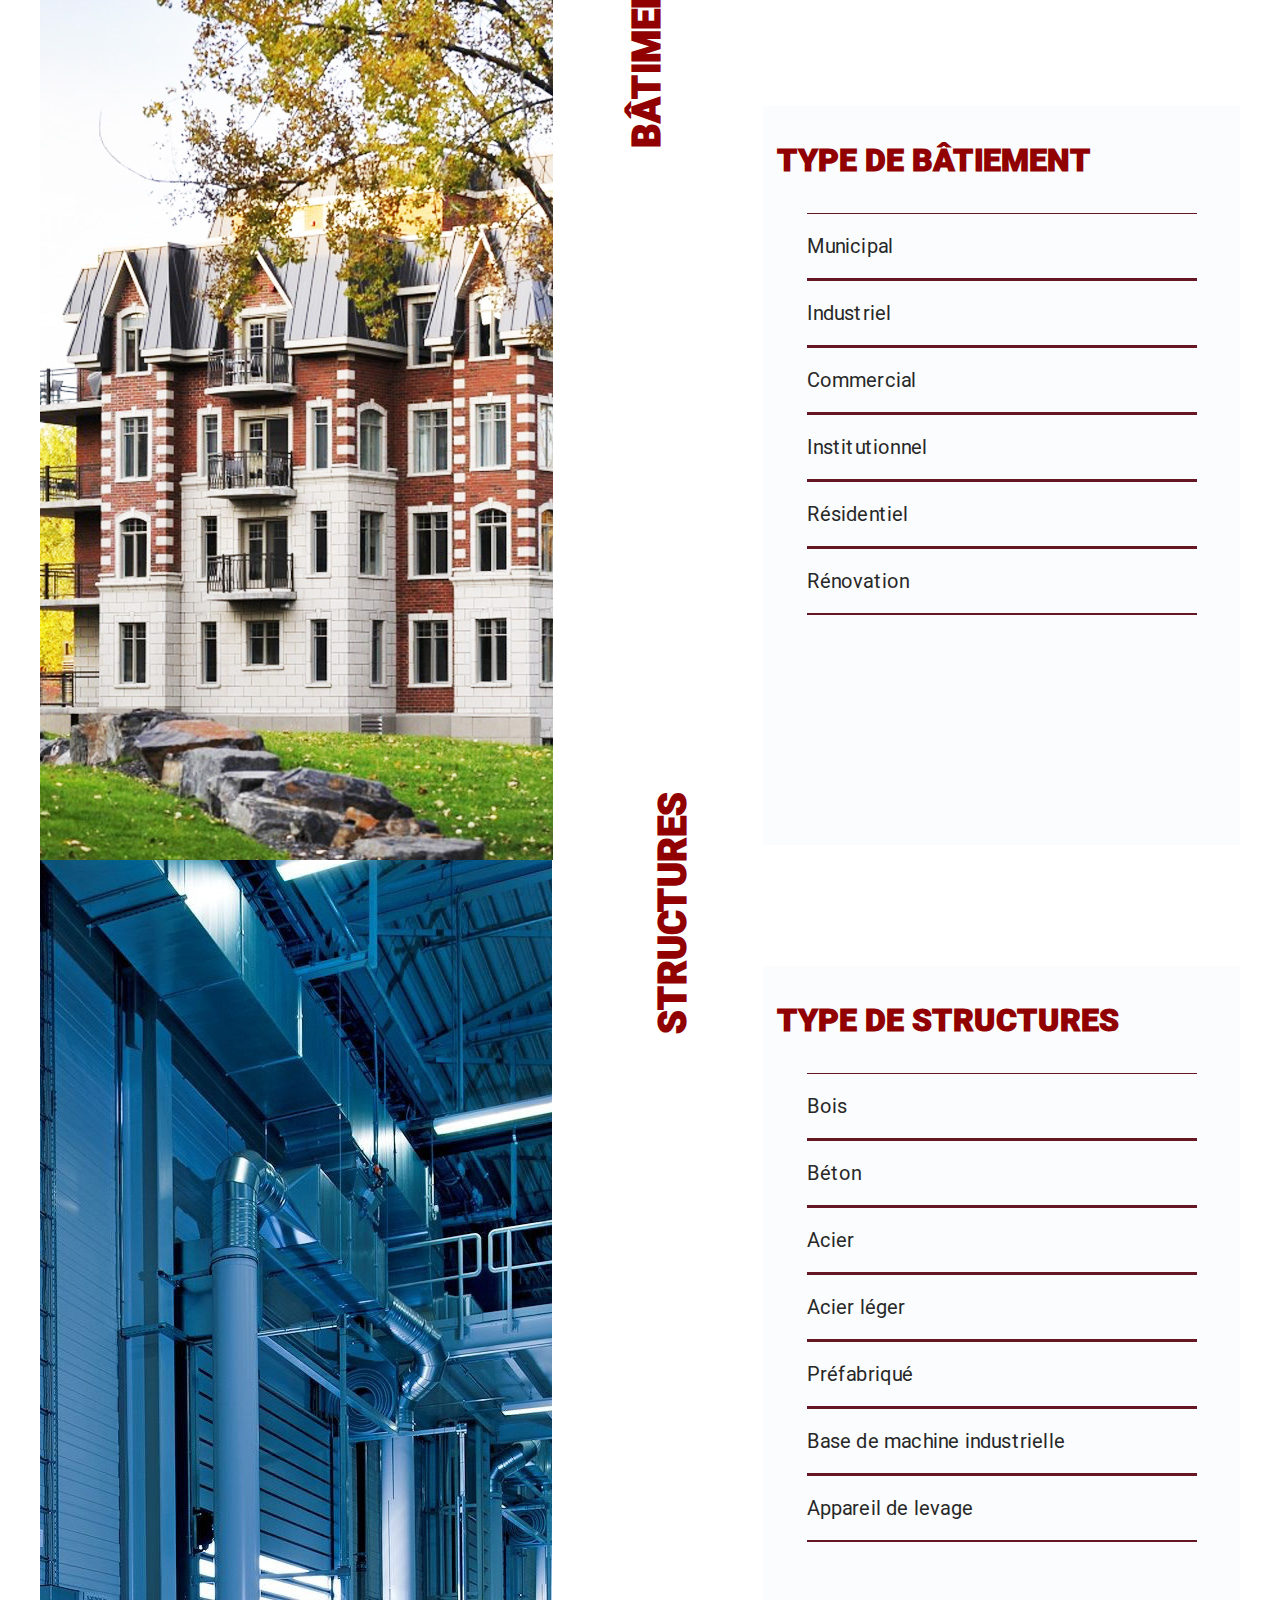
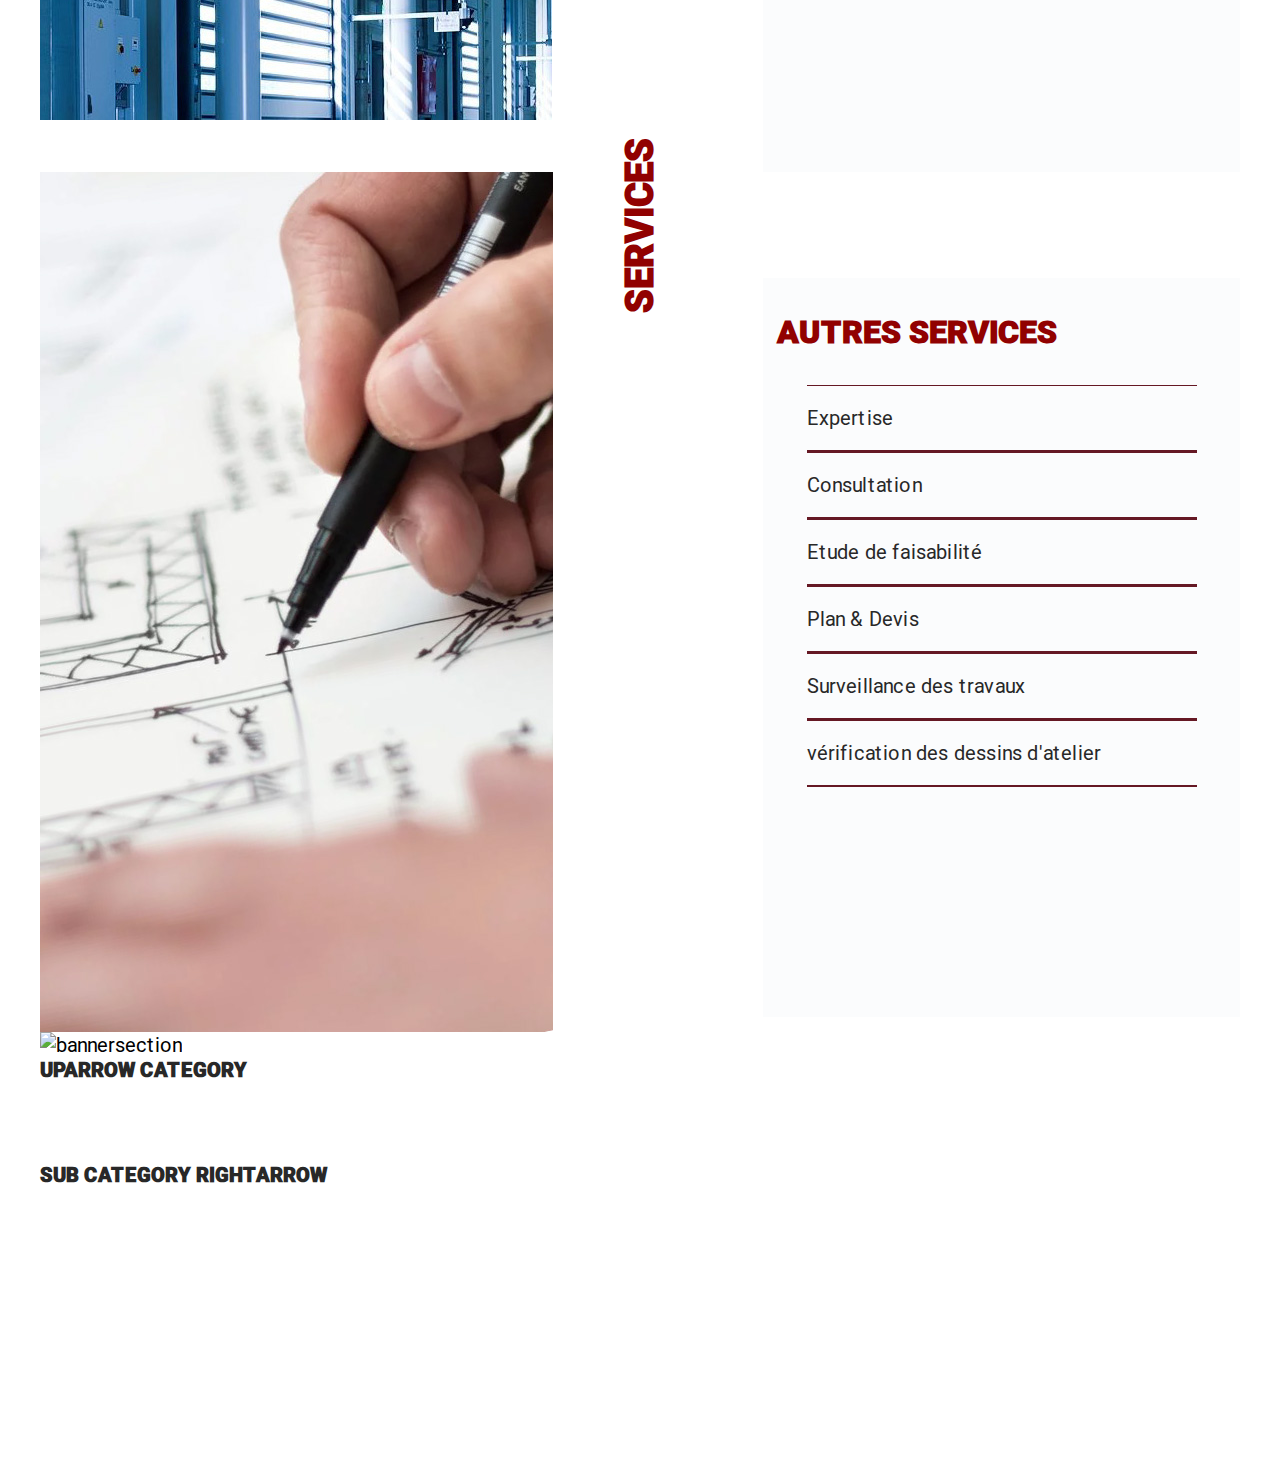
==== v3/category.html @ 9934181d "unfinished desktop version" ====
<!DOCTYPE html>
<html lang="fr">

<head>
    <meta charset="UTF-8" />
    <meta name="viewport" content="width=device-width, initial-scale=1.0" />
    <title>Category - MPa GROUPE CONSEIL INC.</title>
    <!--Main css-->
    <link rel="stylesheet" href="main.css" />
</head>

<body>
    <main class="wrapper">
        <section class="category">
            <section id="batiment">
                <section>
                    <img src="img/cat-batiment.jpg" alt="" />
                    <h2>Bâtiment</h2>
                </section>
                <nav>
                    <div class="burger-nav">
                        <ul class="catmenu navmenu">
                            <h3>Type de bâtiement</h3>
                            <li><a href="">Municipal</a></li>
                            <li><a href="">Industriel</a></li>
                            <li><a href="">Commercial</a></li>
                            <li><a href="">Institutionnel</a></li>
                            <li><a href="">Résidentiel</a></li>
                            <li><a href="">Rénovation</a></li>
                        </ul>
                    </div>
                </nav>
            </section>
            <section id="structures">
                <section>
                    <img src="img/cat-structures.jpg" alt="" />
                    <h2>Structures</h2>
                </section>

                <nav>
                    <div class="burger-nav">
                        <ul class="catmenu navmenu">
                            <h3>Type de structures</h3>
                            <li><a href="">Bois</a></li>
                            <li><a href="">Béton</a></li>
                            <li><a href="">Acier</a></li>
                            <li><a href="">Acier léger</a></li>
                            <li><a href="">Préfabriqué</a></li>
                            <li><a href="">Base de machine industrielle</a></li>
                            <li><a href="">Appareil de levage</a></li>
                        </ul>
                    </div>
                </nav>
            </section>
            <section id="services">
                <section>
                    <img src="img/cat-services.jpg" alt="" />
                    <h2>Services</h2>
                </section>
                <nav>
                    <div class="burger-nav">
                        <ul class="catmenu navmenu">
                            <h3>Autres services</h3>
                            <li>
                                <a href="">Expertise</a>
                            </li>
                            <li><a href="">Consultation</a></li>
                            <li><a href="">Etude de faisabilité</a></li>
                            <li><a href="">Plan & Devis</a></li>
                            <li><a href="">Surveillance des travaux</a></li>
                            <li><a href="">vérification des dessins d'atelier</a></li>
                        </ul>
                    </div>
                </nav>
            </section>
        </section>
        <section id="detailcat">
            <img src="" alt="bannersection" />
            <section class="menutop">
                <h4>UpArrow Category</h4>
                <h4>sub Category RightArrow</h4>
            </section>
            <section class="detailServices">
                <p></p>
                <ul>
                    <li></li>
                    <li></li>
                    <li></li>
                </ul>
                <p></p>
            </section>
            <section class="gallery">
                <section class="imgprincipale"><img src="" alt="" /></section>
                <section class="gallery">
                    <ul>
                        <li><img src="" alt="" /></li>
                        <li><img src="" alt="" /></li>
                        <li><img src="" alt="" /></li>
                        <li><img src="" alt="" /></li>
                        <li><img src="" alt="" /></li>
                        <li><img src="" alt="" /></li>
                    </ul>
                </section>
            </section>

            <section class="menubottom">
                <section>
                    <h5 class="nomprojet"></h5>
                    <p class="lieu"></p>
                </section>
                <section>
                    <p></p>
                    <p></p>
                </section>
            </section>
        </section>
    </main>
</body>

</html>
---- v3/main.css ----
/*variables*/
        
         :root {
            --primary: #282828;
            --second: #fbfcfde8;
            --third: #910101;
            /*#9d1919;*/
            /*#9e1919;*3*/
            /* nav header */
            --navheader: #910101;
            /* team */
            --col2: #870000;
            /* team fond */
            --col3: #e4e4e4;
            /* team texteroboto italic */
            --col4: #4a4a4a;
            /* tous pour vous */
            --col5: #9e1919;
            /* footer police #fff roboto light*/
            --col6: #404040;
            /* copyright */
            --col7-v1: #282828;
            --col7-v2: #9e1919;
            /* category titre roboto black uppercase */
            --col8: #910101;
            /* categoty lines */
            --catlines: #651824;
            --col10-v2: #631521;
            --col10-v3: #641723;
            /* category menu texte roboto regular on hover => roboto balck white */
            --col11: #2d2d2d;
            /* texte services roboto regular */
            --col12: #373737;
            /*petites barres lateralles*/
            --col13: #eb202c;
            /*a link of concept 4*/
            --col14: #a60000;
        }
        /*reset*/
        
        li {
            list-style-type: none;
        }
        
        body,
        p,
        a,
        ul,
        li {
            margin: 0;
            padding: 0;
            text-decoration: none;
        }
        /*fonts*/
        
        @font-face {
            font-family: 'RobotoRegular';
            src: url(fonts/Roboto-Regular.ttf);
        }
        
        @font-face {
            font-family: 'RobotoBlack';
            src: url(fonts/Roboto-Black.ttf);
        }
        
        @font-face {
            font-family: 'RobotoThin';
            src: url(fonts/Roboto-Thin.ttf);
        }
        
        @font-face {
            font-family: 'RobotoLight';
            src: url(fonts/Roboto-Light.ttf);
        }
        
        @font-face {
            font-family: 'RobotoItalic';
            src: url(fonts/Roboto-Italic.ttf);
        }
        /*Comment css*/
        
        * {
            font-family: 'RobotoRegular', sans-serif;
        }
        
        body {
            /*background-color: var(--second);*/
            background-color: #fff;
            /*TODO: à remplacer par var(--second)*/
        }
        
        h1,
        h2,
        h3,
        h4 {
            font-family: 'RobotoBlack', sans-serif;
            color: var(--primary);
            text-transform: uppercase;
        }
        
        h4 {
            padding-bottom: 40px;
            margin: 0;
            margin-bottom: 40px;
        }
        
        #batiment h3,
        #structures h3,
        #services h3,
        h2 {
            font-size: 1.6em;
            line-height: 1.35em;
        }
        
        p,
        li {
            color: var(--primary);
        }
        
        a {
            font-family: 'RobotoBlack', sans-serif;
            text-transform: uppercase;
            font-weight: 900;
            letter-spacing: 0.125em;
            color: var(--primary);
        }
        
        p {
            line-height: 1.65em;
            text-align: justify;
        }
        /*wrapper*/
        
        .wrapper {
            width: 96%;
            max-width: 1200px;
            margin: 0 auto;
            padding: 0 2%;
            /*background-color: blanchedalmond;*/
        }
        /*header*/
        
        header {
            padding: 20px 0 0 0;
            margin: 0;
            position: relative;
            background: url(img/headerImage.jpg) 100% no-repeat;
            background-size: cover;
        }
        
        h1.header {
            color: var(--second);
            font-size: 2.1em;
            line-height: 1.13em;
            letter-spacing: 0.001em;
            position: absolute;
            top: 250px;
        }
        /*
        .mainbanner {
            max-height: 500px;
            overflow: hidden;
        }
        */
        
        header h2 {
            margin: 0;
            text-indent: -10000px;
            line-height: 0;
        }
        
        header img.logo {
            float: left;
            /*TODO: vérifier les dimensions du logo*/
            width: 239px;
            height: 100%;
        }
        
        nav {
            float: right;
        }
        
        ul.social {
            display: inline-block;
            position: relative;
        }
        
        ul.social li {
            color: aqua;
            cursor: pointer;
        }
        
        ul.social li.tel a {
            color: var(--second);
            font-family: 'RobotoThin', sans-serif;
            font-size: 1rem;
            padding-left: 25px;
        }
        
        ul.social li:nth-child(2) {
            position: absolute;
            top: 137px;
            left: -235px;
        }
        
        ul.social li:nth-child(3) {
            position: absolute;
            top: 185px;
            left: -228px;
        }
        
        header::after {
            display: block;
            content: "";
            clear: both;
        }
        /*burger icone*/
        
        #burger-container {
            position: relative;
            margin: 0;
            width: 100px;
        }
        
        #burger {
            cursor: pointer;
            display: block;
        }
        
        #burger span {
            background: var(--primary);
            display: block;
            width: 100px;
            height: 14px;
            margin-bottom: 10px;
            position: relative;
            top: 0;
            transition: all ease-in-out 0.4s;
        }
        /*on click rotate*/
        /*
        #burger-container.open span {
            transform: rotate(90deg);
        }
        */
        
        #burger-container.open div {
            transform: rotate(-90deg);
        }
        
        #burger-container.open span:nth-child(1) {
            transform: scaleX(0.5);
            left: 25px;
        }
        
        #burger-container.open span:nth-child(2) {}
        
        #burger-container.open span:nth-child(3) {
            transform: scaleX(0.15);
            left: 42px;
        }
        
        #burger-container.open span:nth-child(4) {
            width: 0;
            opacity: 0;
        }
        /*on hover X */
        
        #burger-container.open:hover span:nth-child(2),
        #burger-container.open:hover span:nth-child(3) {
            width: 0;
            opacity: 0;
        }
        
        #burger-container.open:hover span:nth-child(4) {
            opacity: 1;
            transform: rotate(45deg);
            top: -36px;
            width: 100px;
        }
        
        #burger-container.open:hover span:nth-child(1) {
            transform: rotate(-45deg);
            top: 36px;
            left: 0;
        }
        /*nav menu*/
        
        .burger-nav {
            width: 100%;
        }
        
        li#ln {
            margin-bottom: 25px;
        }
        
        div.wrapperentete {
            width: 450px;
            margin-top: 30px;
            margin-bottom: 50px;
            display: flex;
            justify-content: space-between;
        }
        
        img.blogo {
            width: 100px;
            height: auto;
        }
        
        img.burger {
            width: 20px;
            height: auto;
            float: right;
            cursor: pointer;
        }
        
        ul.navmenu {
            float: right;
            background-color: var( --second);
            padding-left: 3%;
            padding-right: 3%;
            padding-bottom: 230px
        }
        
        ul.navmenu li,
        ul.catmenu li {
            display: grid;
            padding: 0 30px;
            margin: 0;
        }
        
        nav ul.navmenu li a {
            /*  background-color: rgba(102, 51, 153, 0.356);*/
            float: left;
            align-content: center;
            vertical-align: middle;
            border-bottom: 1px solid var(--primary);
            border-top: 0.01px solid var(--primary);
        }
        
        nav ul.navmenu li a.noborder {
            border-top: none;
        }
        
        nav ul.navmenu li a.border {
            border-bottom: 1px solid var( --primary);
        }
        
        ul.navmenu p {
            /* background-color: rgba(102, 51, 153, 0.356);*/
            font-size: 1.5rem;
            text-transform: none;
            float: right;
            padding-top: 4px;
            padding-bottom: 4px;
            padding-right: 2px;
        }
        /*   
        nav ul.navmenu li a:link {
            color: var(--primary);
        }
        */
        /*
        nav ul.navmenu li a:visited {
              color: #9d1919;
        }
       */
        
        nav ul.navmenu li a:focus {
            color: #fff;
            background-color: #9d1919;
        }
        
        nav ul.navmenu li a:hover {
            color: #fff;
            background-color: #9d1919;
            transition: background-color 0.5s ease-in;
            margin-left: 4%;
            padding-left: 4%;
            border: none;
            border-bottom: 1px solid var( --primary);
        }
        
        nav ul.navmenu li p:hover {
            color: #fff;
        }
        
        nav ul.navmenu li a:active {
            color: #fff;
            background-color: #9d1919;
            padding-left: 4%;
        }
        
        .catmenu {
            width: 450px;
        }
        
        .catmenu h3 {
            color: var(--third);
        }
        
        .catmenu li {
            line-height: 4rem;
        }
        
        nav ul.catmenu li a {
            text-transform: none;
            /*  background-color: rgba(102, 51, 153, 0.356);*/
            color: var(--primary)!important;
            float: left;
            vertical-align: middle;
            border-bottom: 2px solid var(--catlines);
            border-top: 0.01px solid var(--catlines);
        }
        
        nav ul.catmenu li a:hover {
            border-bottom: 2px solid var( --catlines);
            color: #fff!important;
        }
        /*nav menu*/
        
        .navmenu a {
            font-family: 'RobotoRegular', sans-serif;
            font-weight: 200;
            text-transform: uppercase;
            letter-spacing: 0.01em;
        }
        
        .navmenu p {
            font-family: 'RobotoThin', sans-serif;
            text-transform: none;
            font-size: 0.9em;
            letter-spacing: 0.01em;
        }
        
        h1 {
            align-content: center;
            justify-content: center;
        }
        /*nav*/
        /*concept 1*/
        /*concept 1*/
        
        .concept1 p,
        .concept2 p {
            margin-bottom: 30px;
        }
        
        .concept1 {
            display: grid;
            grid-template-columns: repeat(12, 1fr);
            /*background-color: blueviolet;*/
        }
        
        .concept1 img {
            grid-column: 1/4;
            width: 100%;
            text-align: center;
            justify-content: center;
            margin-bottom: 70px;
        }
        
        .concept1>img.imgpaysage {
            grid-column: 1/5;
            width: 100%;
            top: 15px;
            align-self: center;
            margin-top: 30px;
        }
        
        .concept1 div {
            grid-column: 4/13;
            text-align: justify;
            padding: 0 40px;
        }
        
        .concept1>div.imgpaysage {
            grid-column: 5/13;
            text-align: justify;
            padding: 0 40px;
        }
        /*concept 2*/
        
        #concept2 .wrapper {
            display: grid;
            grid-template-columns: repeat(12, 1fr);
        }
        
        #concept2 {
            margin-top: -125px;
            background-color: #e8e8e8;
            display: block;
            content: "";
            clear: both;
        }
        
        #concept2 div {
            grid-column: 1/8;
        }
        
        #concept2 h2 {
            padding-top: 60px;
        }
        
        #concept2 img {
            height: 100%;
            grid-column: 9/12;
        }
        
        #concept2 div.wrapper div p {
            padding-bottom: 30px
        }
        
        #concept2 div.wrapper div a {
            padding-bottom: 30px;
            display: block;
        }
        /*concept 3*/
        
        .concept3 {
            margin: 30px 0;
            display: grid;
            grid-template-columns: repeat(3, 1fr);
            background-color: blueviolet;
            /*grid-gap: 20px;*/
        }
        
        section.concept3 div {
            grid-column: 1/3;
            margin: 30px;
        }
        
        .concept3 h2 {
            margin: 0;
            margin-bottom: 20px;
        }
        
        .concept3 h2,
        .concept4 h2,
        .concept5 h3,
        #batiment h2,
        #structures h2,
        #services h2 {
            font-size: 1.9em;
            line-height: 1.13em;
        }
        
        .concept3 p,
        .concept4 p {
            margin-left: 30px;
            line-height: 1.4em;
            text-align: justify;
        }
        
        section.concept3 img {
            align-self: center;
            justify-self: flex-end;
            width: 100%;
            grid-column: 3/4;
            /*padding: 40px;*/
        }
        /*concept4*/
        
        .concept4 {
            background-color: yellowgreen;
            box-shadow: 0px 0px 33px -10px rgba(0, 0, 0, 0.86);
            display: grid;
            grid-template-columns: repeat(2, 1fr);
        }
        
        .concept4>img.imgportrait {
            margin: 0 50px 0 10px;
            justify-self: start;
        }
        
        .concept4 img {
            grid-column: 1/2;
            width: 100%;
            justify-self: center;
            align-self: center;
            margin: 10px;
            padding-left: 20px;
        }
        
        .concept4 div {
            grid-column: 2/3;
            margin: 0;
            padding: 20px 50px;
        }
        
        .concept4 a {
            color: #a60000;
            text-transform: uppercase;
            float: right;
            margin: 40px 0;
        }
        /*concept 5*/
        
        .concept5 {
            /* display: flex;*/
            background-color: cadetblue;
            background: url(img/concept5image1.png) 100% no-repeat;
            background-size: cover;
            margin-bottom: -40px;
        }
        
        .wrapper2 {
            width: 80%;
            max-width: 1200px;
            margin: 0 auto;
            /*background-color: blanchedalmond;*/
        }
        
        .wrapper2:after {
            /*   display: block;
            content: "";
            clear: both;*/
        }
        
        .concept5 * {
            color: #fff;
            text-transform: uppercase;
        }
        
        .top {
            margin: 0;
        }
        
        .top h3 {
            padding-top: 60px;
            padding-left: 20px;
            float: left;
        }
        
        .top img {
            width: 50%;
            float: right;
        }
        
        .top:after {
            display: block;
            content: "";
            clear: both;
        }
        
        .catgr {
            background-color: #404040;
            padding: 0;
            margin: 0;
        }
        
        .catgrlol {
            display: grid;
            grid-template-columns: repeat(5, 1fr);
        }
        
        .catgrlol li {
            padding-bottom: 10px;
        }
        
        .catgrlol img:nth-child(0) {
            grid-column: 2/4;
            width: 100%;
        }
        
        .catgrlol img:nth-child(1) {
            grid-column: 4/6;
            width: 100%;
        }
        
        div.catgrlol img {
            height: 100%;
            justify-self: right;
        }
        
        .concept5 ul {
            /* display: inline-block;*/
            /*background-color: #404040;*/
            margin: 25px;
            padding: 25px;
        }
        
        .concept5 p {
            padding: 16px 23px;
            border-radius: 10px;
            display: inline-flex;
            border: 1px solid #fff;
            line-height: 1.1em;
            margin-bottom: 70px;
        }
        /*logoslider*/
        
        .logoslider {
            /*background-color: darkorange;*/
            padding: 30px;
            margin-top: 30px;
        }
        
        .logoslider-header {
            /*  background-color: aquamarine;*/
            margin-bottom: 30px;
        }
        
        .logoslider-header h2 {
            margin: 0;
            padding: 0;
            float: left;
        }
        
        .logoslider-header a {
            float: right;
            color: #a60000;
            align-content: baseline;
            justify-content: baseline;
            /*le placer en bas*/
        }
        
        .logoslider a::after {
            content: " >";
        }
        
        .logoslider-header:after {
            display: block;
            content: "";
            clear: both;
        }
        
        div.logos {
            display: grid;
            grid-template-columns: repeat(3, 1fr);
        }
        
        div.logos img:nth-child(1) {
            grid-column: 1/2;
        }
        
        div.logos img:nth-child(2) {
            grid-column: 2/3;
        }
        
        div.logos img:nth-child(3) {
            grid-column: 3/4;
        }
        
        div.logos img {
            padding: 15px;
            width: 80%;
            align-self: center;
            justify-self: center;
            border: 2px solid var(--primary);
        }
        /*contact us */
        
        .contactuswrapper {
            background: linear-gradient(rgba(124, 124, 124, 0.5), rgba(124, 124, 124, 0.5)), url(/img/contact.jpg);
            background-size: cover;
            background-repeat: 100% no-repeat;
            margin-top: 30px;
        }
        
        .contactus {
            display: grid;
            grid-template-columns: repeat(2, 1fr);
            padding: 40px;
            grid-gap: 20px;
        }
        /* position: relative;
            background: url(img/headerImage.jpg) 100% no-repeat;
            background-size: cover;*/
        /* TODO: à revoir*/
        
        .location img {
            width: 100%
        }
        
        .location {
            grid-column: 1/2;
            padding: 0;
        }
        
        .form {
            grid-column: 2/3;
            padding: 0 25px;
        }
        
        .contactus h4 {
            color: #fff;
            font-family: 'RobotoBlack', sans-serif;
            /*TODO: à revoir*/
            font-size: 2.3em;
            line-height: 1.13em;
            letter-spacing: 0.001em;
            text-transform: none;
        }
        
        .contactus ul {
            margin: 20px 0;
        }
        
        .contactus li,
        .contactus p {
            color: #fff;
        }
        
        .contactus li {
            font-family: 'RobotoBlack', sans-serif;
        }
        /*à verifier
.contactus p {
  
}
*/
        /*form*/
        
        form {
            align-self: center;
            justify-self: center;
        }
        
        .form p {
            color: #fff;
            /*TODO; à revoir*/
            font-size: 0.5em;
        }
        
        input::placeholder {
            color: #404040;
            /* */
        }
        /*category*/
        
        .category {
            width: 100%;
        }
        
        .category h2 {
            color: var(--third);
            transform: rotate(270deg);
            position: relative;
            z-index: 1;
            display: inline-block;
            padding-top: -250px;
        }
        
        .category h2:before {
            content: '';
            position: absolute;
            display: block;
            top: -15px;
            bottom: -15px;
            left: -20px;
            right: -20px;
            background: rgba(255, 255, 255, 0.8);
            z-index: -1;
        }
        
        #batiment img,
        #structures img,
        #services img {
            float: left;
            background-size: cover;
        }
        
        #batiment nav,
        #structures nav,
        #services nav {
            float: right;
        }
        
        #batiment:after,
        #structures:after,
        #services:after {
            display: block;
            content: "";
            clear: both;
        }
        /*footer*/
        
        footer {
            /* footer police #fff roboto light*/
            background-color: #404040;
            padding-top: 30px;
            /* border-top: 3px solid var(--primary);*/
        }
        
        footer>div.wrapper {
            display: grid;
            grid-template-columns: repeat(12, 1fr);
        }
        
        footer ul:nth-child(1) {
            grid-column: 1/3;
        }
        
        footer ul:nth-child(2) {
            grid-column: 4/7;
        }
        
        footer ul:nth-child(3) {
            grid-column: 8/10;
        }
        
        footer ul:nth-child(4) {
            grid-column: 11/13;
        }
        
        footer li,
        footer li a {
            font-family: 'RobotoThin', sans-serif;
            color: #fff;
            padding-bottom: 15px;
            text-transform: none;
            font-weight: 400;
            letter-spacing: normal;
        }
        
        footer li {
            padding-left: 40px;
        }
        
        footer li a:hover {
            font-weight: 900;
            transition: font-weight 0.2s ease-in-out;
        }
        /*test before*/
        /*copyright*/
        
        #copyright {
            margin-top: 15px;
            background-color: var(--third);
            padding: 10px 0;
            /* border-top: 3px solid var(--primary);*/
        }
        
        #copyright div {
            font-family: 'RobotoThin', sans-serif;
            /*roboto regular*/
            color: #fff;
            text-align: center;
            /*taille?*/
        }
        /*barre decorative*/
        
        .barre {
            padding-left: 40px;
            background: url(img/barre.gif) no-repeat left 2px;
        }
        
        .barredown {
            background: url(img/barredown.gif) no-repeat left bottom;
        }
        
        .barrecat {
            padding-left: 40px;
            background: url(img/barre.gif) repeat-y;
        }
        /*TODO:à revoir*/
        /*mobile style*/
        /*small tablet style*/
        
        @media screen and (min-width:620px) {
            body {
                font-size: 16px;
            }
        }
        /*large tablet & maptop style*/
        
        @media screen and (min-width:960px) {
            body {
                font-size: 18px;
            }
        }
        /*desktop style*/
        
        @media screen and (min-width:1200px) {
            body {
                font-size: 20px;
            }
        }
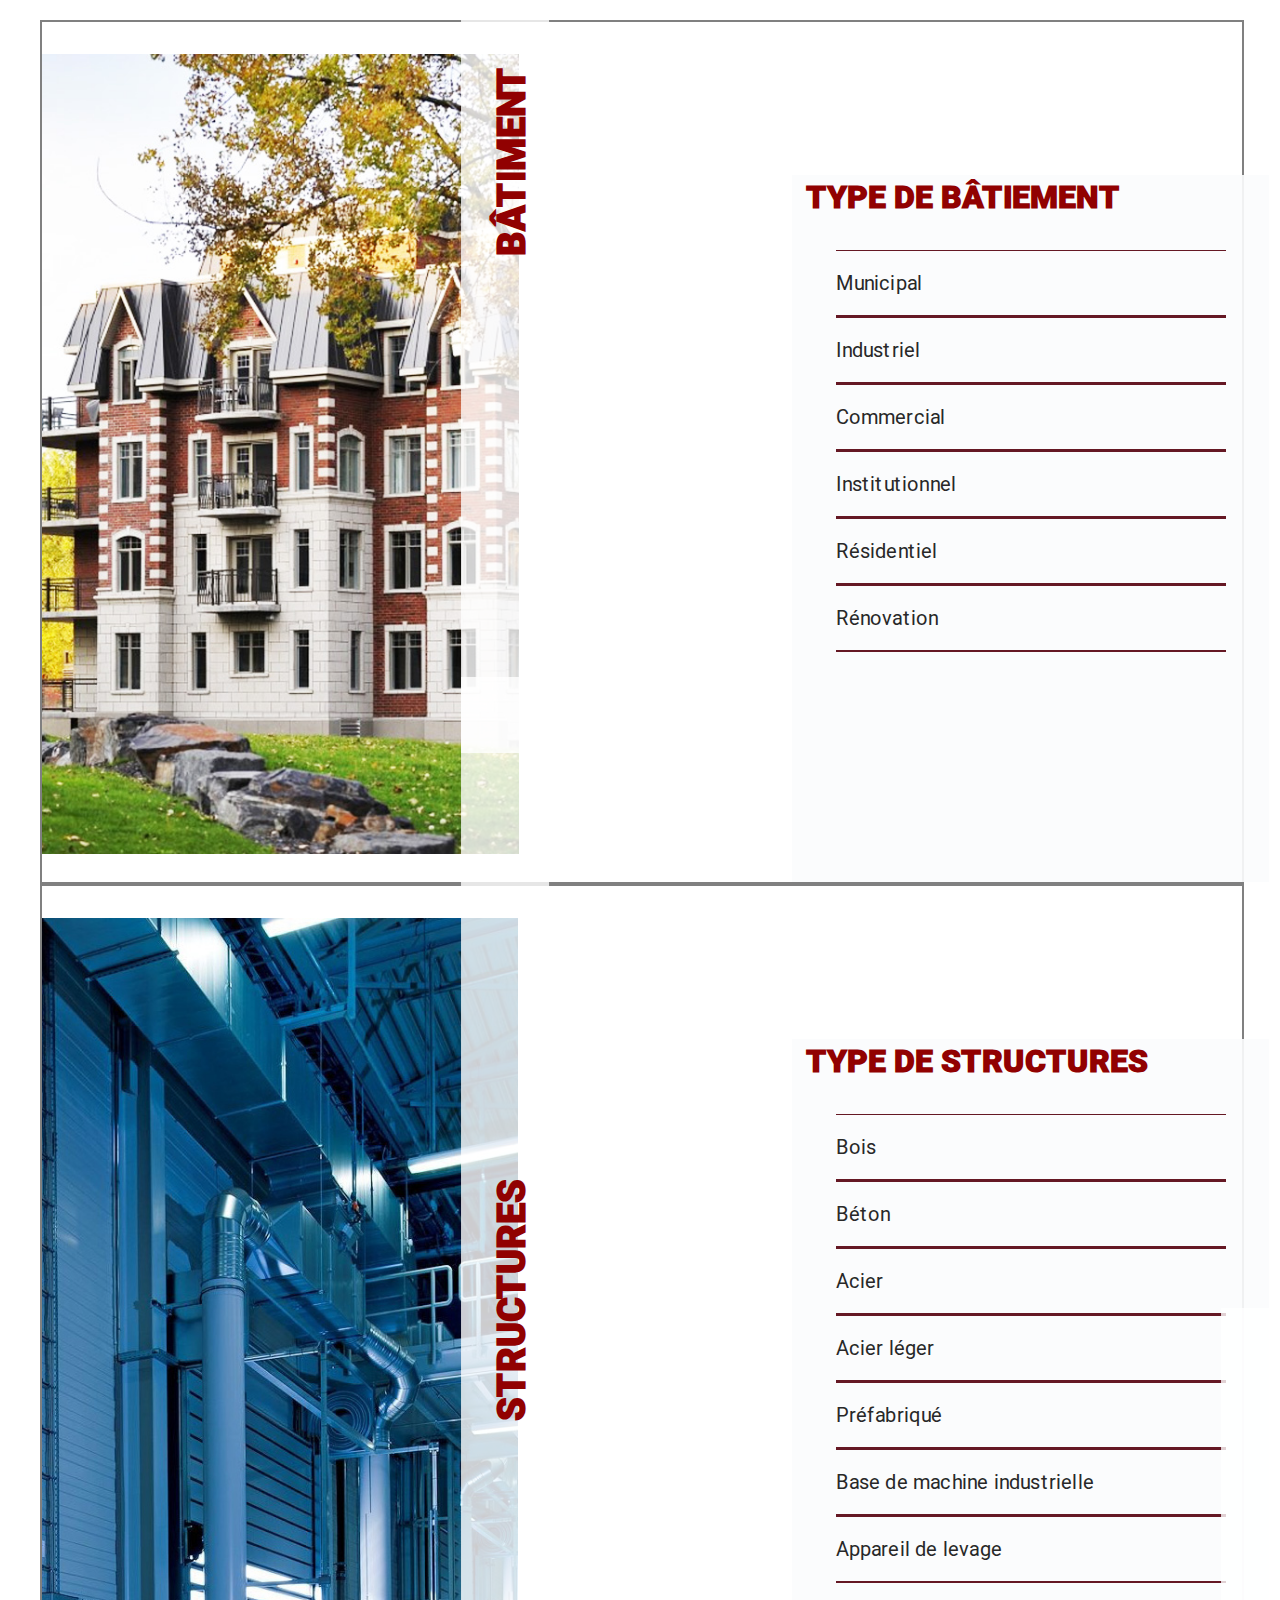
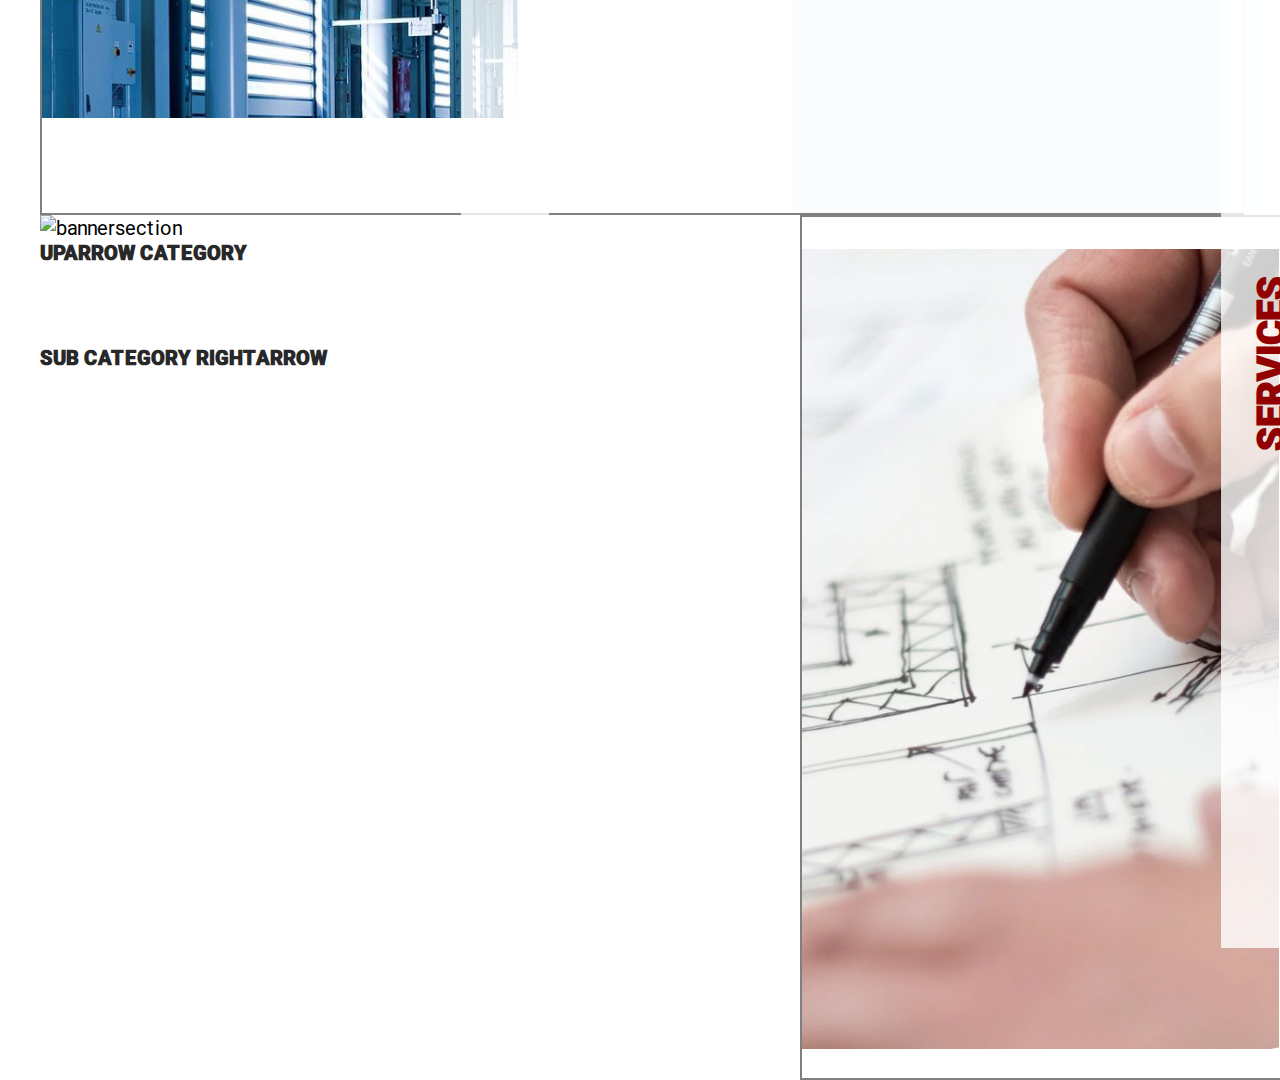
==== commit a62e253c: "catmenu-nav" ====
--- a/v3/category.html
+++ b/v3/category.html
@@ -18,7 +18,7 @@
                     <h2>Bâtiment</h2>
                 </section>
                 <nav>
-                    <div class="burger-nav">
+                    <div class="catmenu-nav">
                         <ul class="catmenu navmenu">
                             <h3>Type de bâtiement</h3>
                             <li><a href="">Municipal</a></li>
@@ -38,7 +38,7 @@
                 </section>
 
                 <nav>
-                    <div class="burger-nav">
+                    <div class="catmenu-nav">
                         <ul class="catmenu navmenu">
                             <h3>Type de structures</h3>
                             <li><a href="">Bois</a></li>
@@ -58,7 +58,7 @@
                     <h2>Services</h2>
                 </section>
                 <nav>
-                    <div class="burger-nav">
+                    <div class="catmenu-nav">
                         <ul class="catmenu navmenu">
                             <h3>Autres services</h3>
                             <li>
@@ -117,4 +117,4 @@
     </main>
 </body>
 
-</html>+</html>
--- a/v3/main.css
+++ b/v3/main.css
@@ -1,979 +1,1249 @@
-        /*variables*/
-        
-         :root {
-            --primary: #282828;
-            --second: #fbfcfde8;
-            --third: #910101;
-            /*#9d1919;*/
-            /*#9e1919;*3*/
-            /* nav header */
-            --navheader: #910101;
-            /* team */
-            --col2: #870000;
-            /* team fond */
-            --col3: #e4e4e4;
-            /* team texteroboto italic */
-            --col4: #4a4a4a;
-            /* tous pour vous */
-            --col5: #9e1919;
-            /* footer police #fff roboto light*/
-            --col6: #404040;
-            /* copyright */
-            --col7-v1: #282828;
-            --col7-v2: #9e1919;
-            /* category titre roboto black uppercase */
-            --col8: #910101;
-            /* categoty lines */
-            --catlines: #651824;
-            --col10-v2: #631521;
-            --col10-v3: #641723;
-            /* category menu texte roboto regular on hover => roboto balck white */
-            --col11: #2d2d2d;
-            /* texte services roboto regular */
-            --col12: #373737;
-            /*petites barres lateralles*/
-            --col13: #eb202c;
-            /*a link of concept 4*/
-            --col14: #a60000;
-        }
-        /*reset*/
-        
-        li {
-            list-style-type: none;
-        }
-        
-        body,
-        p,
-        a,
-        ul,
-        li {
-            margin: 0;
-            padding: 0;
-            text-decoration: none;
-        }
-        /*fonts*/
-        
-        @font-face {
-            font-family: 'RobotoRegular';
-            src: url(fonts/Roboto-Regular.ttf);
-        }
-        
-        @font-face {
-            font-family: 'RobotoBlack';
-            src: url(fonts/Roboto-Black.ttf);
-        }
-        
-        @font-face {
-            font-family: 'RobotoThin';
-            src: url(fonts/Roboto-Thin.ttf);
-        }
-        
-        @font-face {
-            font-family: 'RobotoLight';
-            src: url(fonts/Roboto-Light.ttf);
-        }
-        
-        @font-face {
-            font-family: 'RobotoItalic';
-            src: url(fonts/Roboto-Italic.ttf);
-        }
-        /*Comment css*/
-        
-        * {
-            font-family: 'RobotoRegular', sans-serif;
-        }
-        
-        body {
-            /*background-color: var(--second);*/
-            background-color: #fff;
-            /*TODO: à remplacer par var(--second)*/
-        }
-        
-        h1,
-        h2,
-        h3,
-        h4 {
-            font-family: 'RobotoBlack', sans-serif;
-            color: var(--primary);
-            text-transform: uppercase;
-        }
-        
-        h4 {
-            padding-bottom: 40px;
-            margin: 0;
-            margin-bottom: 40px;
-        }
-        
-        #batiment h3,
-        #structures h3,
-        #services h3,
-        h2 {
-            font-size: 1.6em;
-            line-height: 1.35em;
-        }
-        
-        p,
-        li {
-            color: var(--primary);
-        }
-        
-        a {
-            font-family: 'RobotoBlack', sans-serif;
-            text-transform: uppercase;
-            font-weight: 900;
-            letter-spacing: 0.125em;
-            color: var(--primary);
-        }
-        
-        p {
-            line-height: 1.65em;
-            text-align: justify;
-        }
-        /*wrapper*/
-        
-        .wrapper {
-            width: 96%;
-            max-width: 1200px;
-            margin: 0 auto;
-            padding: 0 2%;
-            /*background-color: blanchedalmond;*/
-        }
-        /*header*/
-        
-        header {
-            padding: 20px 0 0 0;
-            margin: 0;
-            position: relative;
-            background: url(img/headerImage.jpg) 100% no-repeat;
-            background-size: cover;
-        }
-        
-        h1.header {
-            color: var(--second);
-            font-size: 2.1em;
-            line-height: 1.13em;
-            letter-spacing: 0.001em;
-            position: absolute;
-            top: 250px;
-        }
-        /*
+                        /*variables*/
+                        
+                         :root {
+                            --primary: #282828;
+                            --second: #fbfcfde8;
+                            --third: #910101;
+                            --team: rgb(228, 228, 228);
+                            /*#9d1919;*/
+                            /*#9e1919;*3*/
+                            /* nav header */
+                            --navheader: #910101;
+                            /* team */
+                            --col2: #870000;
+                            /* team fond */
+                            --col3: #e4e4e4;
+                            /* team texteroboto italic */
+                            --col4: #4a4a4a;
+                            /* tous pour vous */
+                            --col5: #9e1919;
+                            /* footer police #fff roboto light*/
+                            --col6: #404040;
+                            /* copyright */
+                            --col7-v1: #282828;
+                            --col7-v2: #9e1919;
+                            /* category titre roboto black uppercase */
+                            --col8: #910101;
+                            /* categoty lines */
+                            --catlines: #651824;
+                            --col10-v2: #631521;
+                            --col10-v3: #641723;
+                            /* category menu texte roboto regular on hover => roboto balck white */
+                            --col11: #2d2d2d;
+                            /* texte services roboto regular */
+                            --col12: #373737;
+                            /*petites barres lateralles*/
+                            --col13: #eb202c;
+                            /*a link of concept 4*/
+                            --col14: #a60000;
+                        }
+                        /*reset*/
+                        
+                        li {
+                            list-style-type: none;
+                        }
+                        
+                        body,
+                        p,
+                        a,
+                        ul,
+                        li {
+                            margin: 0;
+                            padding: 0;
+                            text-decoration: none;
+                        }
+                        /*fonts*/
+                        
+                        @font-face {
+                            font-family: 'RobotoRegular';
+                            src: url(fonts/Roboto-Regular.ttf);
+                        }
+                        
+                        @font-face {
+                            font-family: 'RobotoBlack';
+                            src: url(fonts/Roboto-Black.ttf);
+                        }
+                        
+                        @font-face {
+                            font-family: 'RobotoThin';
+                            src: url(fonts/Roboto-Thin.ttf);
+                        }
+                        
+                        @font-face {
+                            font-family: 'RobotoLight';
+                            src: url(fonts/Roboto-Light.ttf);
+                        }
+                        
+                        @font-face {
+                            font-family: 'RobotoItalic';
+                            src: url(fonts/Roboto-Italic.ttf);
+                        }
+                        /*Comment css*/
+                        
+                        * {
+                            font-family: 'RobotoRegular', sans-serif;
+                        }
+                        
+                        body {
+                            background-color: #fff;
+                        }
+                        
+                        h1,
+                        h2,
+                        h3,
+                        h4 {
+                            font-family: 'RobotoBlack', sans-serif;
+                            color: var(--primary);
+                            text-transform: uppercase;
+                        }
+                        
+                        h4 {
+                            padding-bottom: 40px;
+                            margin: 0;
+                            margin-bottom: 40px;
+                        }
+                        
+                        #batiment h3,
+                        #structures h3,
+                        #services h3,
+                        h2 {
+                            font-size: 1.6em;
+                            line-height: 1.35em;
+                        }
+                        
+                        p,
+                        li {
+                            color: var(--primary);
+                        }
+                        
+                        a {
+                            font-family: 'RobotoBlack', sans-serif;
+                            text-transform: uppercase;
+                            font-weight: 900;
+                            letter-spacing: 0.125em;
+                            color: var(--primary);
+                        }
+                        
+                        p {
+                            line-height: 1.65em;
+                            text-align: justify;
+                        }
+                        /*wrapper*/
+                        
+                        .wrapper {
+                            width: 96%;
+                            max-width: 1200px;
+                            margin: 0 auto;
+                            padding: 0 2%;
+                            /*background-color: blanchedalmond;*/
+                            padding-top: 20px;
+                        }
+                        /*header*/
+                        /*
+                        header>img {
+                            display: inline-block;
+                            width: 1200px;
+                            margin: 0;
+                            padding: 0;
+                        }
+                        */
+                        
+                        header {
+                            padding: 0;
+                            margin: 0;
+                            position: relative;
+                            background: url(img/headerImage.jpg) 100% no-repeat;
+                            background-size: cover;
+                            height: 800px;
+                        }
+                        
+                        h1.header {
+                            color: var(--second);
+                            font-size: 2.1em;
+                            line-height: 1.13em;
+                            letter-spacing: 0.001em;
+                            position: absolute;
+                            top: 250px;
+                        }
+                        /*
         .mainbanner {
             max-height: 500px;
             overflow: hidden;
         }
         */
-        
-        header h2 {
-            margin: 0;
-            text-indent: -10000px;
-            line-height: 0;
-        }
-        
-        header img.logo {
-            float: left;
-            /*TODO: vérifier les dimensions du logo*/
-            width: 239px;
-            height: 100%;
-        }
-        
-        nav {
-            float: right;
-        }
-        
-        ul.social {
-            display: inline-block;
-            position: relative;
-        }
-        
-        ul.social li {
-            color: aqua;
-            cursor: pointer;
-        }
-        
-        ul.social li.tel a {
-            color: var(--second);
-            font-family: 'RobotoThin', sans-serif;
-            font-size: 1rem;
-            padding-left: 25px;
-        }
-        
-        ul.social li:nth-child(2) {
-            position: absolute;
-            top: 137px;
-            left: -235px;
-        }
-        
-        ul.social li:nth-child(3) {
-            position: absolute;
-            top: 185px;
-            left: -228px;
-        }
-        
-        header::after {
-            display: block;
-            content: "";
-            clear: both;
-        }
-        /*burger icone*/
-        
-        #burger-container {
-            position: relative;
-            margin: 0;
-            width: 100px;
-        }
-        
-        #burger {
-            cursor: pointer;
-            display: block;
-        }
-        
-        #burger span {
-            background: var(--primary);
-            display: block;
-            width: 100px;
-            height: 14px;
-            margin-bottom: 10px;
-            position: relative;
-            top: 0;
-            transition: all ease-in-out 0.4s;
-        }
-        /*on click rotate*/
-        /*
-        #burger-container.open span {
-            transform: rotate(90deg);
-        }
-        */
-        
-        #burger-container.open div {
-            transform: rotate(-90deg);
-        }
-        
-        #burger-container.open span:nth-child(1) {
-            transform: scaleX(0.5);
-            left: 25px;
-        }
-        
-        #burger-container.open span:nth-child(2) {}
-        
-        #burger-container.open span:nth-child(3) {
-            transform: scaleX(0.15);
-            left: 42px;
-        }
-        
-        #burger-container.open span:nth-child(4) {
-            width: 0;
-            opacity: 0;
-        }
-        /*on hover X */
-        
-        #burger-container.open:hover span:nth-child(2),
-        #burger-container.open:hover span:nth-child(3) {
-            width: 0;
-            opacity: 0;
-        }
-        
-        #burger-container.open:hover span:nth-child(4) {
-            opacity: 1;
-            transform: rotate(45deg);
-            top: -36px;
-            width: 100px;
-        }
-        
-        #burger-container.open:hover span:nth-child(1) {
-            transform: rotate(-45deg);
-            top: 36px;
-            left: 0;
-        }
-        /*nav menu*/
-        
-        .burger-nav {
-            width: 100%;
-        }
-        
-        li#ln {
-            margin-bottom: 25px;
-        }
-        
-        div.wrapperentete {
-            width: 450px;
-            margin-top: 30px;
-            margin-bottom: 50px;
-            display: flex;
-            justify-content: space-between;
-        }
-        
-        img.blogo {
-            width: 100px;
-            height: auto;
-        }
-        
-        img.burger {
-            width: 20px;
-            height: auto;
-            float: right;
-            cursor: pointer;
-        }
-        
-        ul.navmenu {
-            float: right;
-            background-color: var( --second);
-            padding-left: 3%;
-            padding-right: 3%;
-            padding-bottom: 230px
-        }
-        
-        ul.navmenu li,
-        ul.catmenu li {
-            display: grid;
-            padding: 0 30px;
-            margin: 0;
-        }
-        
-        nav ul.navmenu li a {
-            /*  background-color: rgba(102, 51, 153, 0.356);*/
-            float: left;
-            align-content: center;
-            vertical-align: middle;
-            border-bottom: 1px solid var(--primary);
-            border-top: 0.01px solid var(--primary);
-        }
-        
-        nav ul.navmenu li a.noborder {
-            border-top: none;
-        }
-        
-        nav ul.navmenu li a.border {
-            border-bottom: 1px solid var( --primary);
-        }
-        
-        ul.navmenu p {
-            /* background-color: rgba(102, 51, 153, 0.356);*/
-            font-size: 1.5rem;
-            text-transform: none;
-            float: right;
-            padding-top: 4px;
-            padding-bottom: 4px;
-            padding-right: 2px;
-        }
-        /*   
+                        
+                        header h2 {
+                            margin: 0;
+                            text-indent: -10000px;
+                            line-height: 0;
+                        }
+                        
+                        header img.logo {
+                            float: left;
+                            /*TODO: vérifier les dimensions du logo*/
+                            width: 239px;
+                            height: 100%;
+                        }
+                        
+                        nav .burger-nav {
+                            max-height: 0;
+                            overflow: hidden;
+                        }
+                        
+                        nav {
+                            float: right;
+                        }
+                        
+                        ul.social {
+                            display: inline-block;
+                            position: relative;
+                        }
+                        
+                        ul.social li {
+                            /*  color: aqua;*/
+                            cursor: pointer;
+                        }
+                        
+                        ul.social li.tel a {
+                            color: var(--second);
+                            font-family: 'RobotoThin', sans-serif;
+                            font-size: 1rem;
+                            padding-left: 25px;
+                        }
+                        
+                        ul.social li:nth-child(2) {
+                            position: absolute;
+                            top: 137px;
+                            left: -235px;
+                        }
+                        
+                        ul.social li:nth-child(3) {
+                            position: absolute;
+                            top: 185px;
+                            left: -228px;
+                        }
+                        
+                        header::after {
+                            display: block;
+                            content: "";
+                            clear: both;
+                        }
+                        /*burger icone*/
+                        
+                        #burger-container {
+                            float: right;
+                            position: relative;
+                            margin: 0;
+                            width: 100px;
+                            /*  background-color: #fff;
+                            padding: 20px;
+                            box-shadow: 1px 2px 3px rgba(0, 0, 0, 0.2);*/
+                        }
+                        
+                        input#menu {
+                            display: none;
+                        }
+                        /*toggle effect*/
+                        
+                        input:checked~.burger-nav {
+                            max-height: 100%;
+                        }
+                        
+                        #burger {
+                            cursor: pointer;
+                            display: block;
+                        }
+                        
+                        #burger span {
+                            background: var(--second);
+                            display: block;
+                            width: 100px;
+                            height: 14px;
+                            margin-bottom: 10px;
+                            position: relative;
+                            top: 0;
+                            transition: all ease-in-out 0.4s;
+                        }
+                        
+                        #burger-container.open div {
+                            transform: rotate(-90deg);
+                        }
+                        
+                        #burger-container.open span:nth-child(1) {
+                            transform: scaleX(0.5);
+                            left: 25px;
+                        }
+                        
+                        #burger-container.open span:nth-child(3) {
+                            transform: scaleX(0.15);
+                            left: 42px;
+                        }
+                        
+                        #burger-container.open span:nth-child(4) {
+                            width: 0;
+                            opacity: 0;
+                        }
+                        /*on hover X */
+                        
+                        #burger-container.open:hover span:nth-child(2),
+                        #burger-container.open:hover span:nth-child(3) {
+                            width: 0;
+                            opacity: 0;
+                        }
+                        
+                        #burger-container.open:hover span:nth-child(4) {
+                            opacity: 1;
+                            transform: rotate(45deg);
+                            top: -36px;
+                            width: 100px;
+                        }
+                        
+                        #burger-container.open:hover span:nth-child(1) {
+                            transform: rotate(-45deg);
+                            top: 36px;
+                            left: 0;
+                        }
+                        /*nav menu*/
+                        
+                        .burger-nav {
+                            width: 100%;
+                        }
+                        
+                        li#ln {
+                            margin-bottom: 25px;
+                        }
+                        
+                        div.wrapperentete {
+                            width: 450px;
+                            margin-top: 30px;
+                            margin-bottom: 50px;
+                            display: flex;
+                            justify-content: space-between;
+                        }
+                        
+                        img.blogo {
+                            height: 50%;
+                        }
+                        
+                        img.burger {
+                            width: 20px;
+                            height: auto;
+                            float: right;
+                            cursor: pointer;
+                        }
+                        
+                        ul.navmenu {
+                            background-color: var( --second);
+                            padding-left: 3%;
+                            padding-right: 3%;
+                            padding-bottom: 230px
+                        }
+                        
+                        ul.navmenu li,
+                        ul.catmenu li {
+                            display: grid;
+                            padding: 0 30px;
+                            margin: 0;
+                        }
+                        
+                        nav ul.navmenu li a {
+                            /*  background-color: rgba(102, 51, 153, 0.356);*/
+                            float: left;
+                            align-content: center;
+                            vertical-align: middle;
+                            border-bottom: 1px solid var(--primary);
+                            border-top: 0.01px solid var(--primary);
+                        }
+                        
+                        nav ul.navmenu li a.noborder {
+                            border-top: none;
+                        }
+                        
+                        nav ul.navmenu li a.border {
+                            border-bottom: 1px solid var( --primary);
+                        }
+                        
+                        ul.navmenu p {
+                            /* background-color: rgba(102, 51, 153, 0.356);*/
+                            font-size: 1.5rem;
+                            text-transform: none;
+                            float: right;
+                            padding-top: 4px;
+                            padding-bottom: 4px;
+                            padding-right: 2px;
+                        }
+                        /*   
         nav ul.navmenu li a:link {
             color: var(--primary);
         }
         */
-        /*
+                        /*
         nav ul.navmenu li a:visited {
               color: #9d1919;
         }
        */
-        
-        nav ul.navmenu li a:focus {
-            color: #fff;
-            background-color: #9d1919;
+                        
+                        nav ul.navmenu li a:focus {
+                            color: #fff;
+                            background-color: #9d1919;
+                        }
+                        
+                        nav ul.navmenu li a:hover {
+                            color: #fff;
+                            background-color: #9d1919;
+                            transition: background-color 0.5s ease-in;
+                            margin-left: 4%;
+                            padding-left: 4%;
+                            border: none;
+                            border-bottom: 1px solid var( --primary);
+                        }
+                        
+                        nav ul.navmenu li p:hover {
+                            color: #fff;
+                        }
+                        
+                        nav ul.navmenu li a:active {
+                            color: #fff;
+                            background-color: #9d1919;
+                            padding-left: 4%;
+                        }
+                        
+                        .catmenu {
+                            width: 450px;
+                        }
+                        
+                        .catmenu h3 {
+                            color: var(--third);
+                        }
+                        
+                        .catmenu li {
+                            line-height: 4rem;
+                        }
+                        
+                        nav ul.catmenu li a {
+                            text-transform: none;
+                            /*  background-color: rgba(102, 51, 153, 0.356);*/
+                            color: var(--primary)!important;
+                            float: left;
+                            vertical-align: middle;
+                            border-bottom: 2px solid var(--catlines);
+                            border-top: 0.01px solid var(--catlines);
+                        }
+                        
+                        nav ul.catmenu li a:hover {
+                            border-bottom: 2px solid var( --catlines);
+                            color: #fff!important;
+                        }
+                        /*nav menu*/
+                        
+                        .navmenu a {
+                            font-family: 'RobotoRegular', sans-serif;
+                            font-weight: 200;
+                            text-transform: uppercase;
+                            letter-spacing: 0.01em;
+                        }
+                        
+                        .navmenu p {
+                            font-family: 'RobotoThin', sans-serif;
+                            text-transform: none;
+                            font-size: 0.9em;
+                            letter-spacing: 0.01em;
+                        }
+                        
+                        h1 {
+                            align-content: center;
+                            justify-content: center;
+                        }
+                        /*nav*/
+                        /*concept 1*/
+                        /*concept 1*/
+                        
+                        .concept1 p,
+                        .concept2 p {
+                            margin-bottom: 30px;
+                        }
+                        
+                        .concept1 {
+                            display: grid;
+                            grid-template-columns: repeat(12, 1fr);
+                            /*background-color: blueviolet;*/
+                        }
+                        
+                        .concept1 img {
+                            grid-column: 1/4;
+                            width: 100%;
+                            text-align: center;
+                            justify-content: center;
+                            margin-bottom: 70px;
+                        }
+                        
+                        .concept1>img.imgpaysage {
+                            grid-column: 1/5;
+                            width: 100%;
+                            top: 15px;
+                            align-self: center;
+                            margin-top: 30px;
+                        }
+                        
+                        .concept1 div {
+                            grid-column: 4/13;
+                            text-align: justify;
+                            padding: 0 40px;
+                        }
+                        
+                        .concept1>div.imgpaysage {
+                            grid-column: 5/13;
+                            text-align: justify;
+                            padding: 0 40px;
+                        }
+                        /*concept 2*/
+                        
+                        #concept2 .wrapper {
+                            display: grid;
+                            grid-template-columns: repeat(12, 1fr);
+                        }
+                        
+                        #concept2 {
+                            margin-top: -125px;
+                            background-color: #e8e8e8;
+                            display: block;
+                            content: "";
+                            clear: both;
+                        }
+                        
+                        #concept2 div {
+                            grid-column: 1/8;
+                        }
+                        
+                        #concept2 h2 {
+                            padding-top: 60px;
+                        }
+                        
+                        #concept2 img {
+                            height: 100%;
+                            grid-column: 9/12;
+                        }
+                        
+                        #concept2 div.wrapper div p {
+                            padding-bottom: 30px
+                        }
+                        
+                        #concept2 div.wrapper div a {
+                            padding-bottom: 30px;
+                            display: block;
+                        }
+                        /*concept 3*/
+                        
+                        .concept3 {
+                            margin: 30px 0;
+                            display: grid;
+                            grid-template-columns: repeat(3, 1fr);
+                            /*  background-colrgb(106, 82, 129)olet;*/
+                            /*grid-gap: 20px;*/
+                        }
+                        
+                        section.concept3 div {
+                            grid-column: 1/3;
+                            margin: 30px;
+                        }
+                        
+                        .concept3 h2 {
+                            margin: 0;
+                            margin-bottom: 20px;
+                        }
+                        
+                        .concept3 h2,
+                        .concept4 h2,
+                        .concept5 h3,
+                        #batiment h2,
+                        #structures h2,
+                        #services h2 {
+                            font-size: 1.9em;
+                            line-height: 1.13em;
+                        }
+                        
+                        .concept3 p,
+                        .concept4 p {
+                            margin-left: 30px;
+                            line-height: 1.4em;
+                            text-align: justify;
+                        }
+                        
+                        section.concept3 img {
+                            align-self: center;
+                            justify-self: flex-end;
+                            width: 100%;
+                            grid-column: 3/4;
+                            /*padding: 40px;*/
+                        }
+                        /*concept4*/
+                        
+                        .concept4 {
+                            /*   background-color: yellowgreen;*/
+                            box-shadow: 0px 0px 33px -10px rgba(0, 0, 0, 0.86);
+                            display: grid;
+                            grid-template-columns: repeat(2, 1fr);
+                        }
+                        
+                        .concept4>img.imgportrait {
+                            margin: 0 50px 0 10px;
+                            justify-self: start;
+                            height: 100%;
+                            width: fit-content;
+                        }
+                        
+                        .concept4 img {
+                            grid-column: 1/2;
+                            width: 100%;
+                            justify-self: center;
+                            align-self: center;
+                            margin: 10px;
+                            padding-left: 20px;
+                        }
+                        
+                        .concept4 div {
+                            grid-column: 2/3;
+                            margin: 0;
+                            padding: 20px 50px;
+                        }
+                        
+                        .concept4 a {
+                            color: #a60000;
+                            text-transform: uppercase;
+                            float: right;
+                            margin: 40px 0;
+                        }
+                        /*concept 5*/
+                        
+                        .concept5 {
+                            /* display: flex;*/
+                            /* background-color: cadetblue;*/
+                            background: url(img/concept5image1.png) 100% no-repeat;
+                            background-size: cover;
+                            margin-bottom: 0px;
+                            margin: 35px 0;
+                        }
+                        
+                        .wrapper2 {
+                            width: 80%;
+                            max-width: 1200px;
+                            margin: 0 auto;
+                            /*background-color: blanchedalmond;*/
+                        }
+                        
+                        .concept5 * {
+                            color: #fff;
+                            text-transform: uppercase;
+                        }
+                        
+                        .top {
+                            margin: 0;
+                        }
+                        
+                        .top h3 {
+                            padding-top: 60px;
+                            padding-left: 20px;
+                            float: left;
+                        }
+                        
+                        .top img {
+                            width: 50%;
+                            float: right;
+                        }
+                        
+                        .top:after {
+                            display: block;
+                            content: "";
+                            clear: both;
+                        }
+                        
+                        .catgr {
+                            background-color: #404040;
+                            padding: 0;
+                            margin: 0;
+                        }
+                        
+                        .catgrlol {
+                            display: grid;
+                            grid-template-columns: repeat(5, 1fr);
+                        }
+                        
+                        .catgrlol li {
+                            padding-bottom: 15px;
+                        }
+                        
+                        .catgrlol img:nth-child(0) {
+                            grid-column: 2/4;
+                            width: 100%;
+                        }
+                        
+                        .catgrlol img:nth-child(1) {
+                            grid-column: 4/6;
+                            width: 100%;
+                        }
+                        
+                        div.catgrlol img {
+                            height: 334px;
+                            justify-self: right;
+                        }
+                        
+                        .concept5 ul {
+                            /* display: inline-block;*/
+                            /*background-color: #404040;*/
+                            margin: 25px;
+                            padding: 25px;
+                        }
+                        
+                        .concept5 p {
+                            margin-top: 60px;
+                            padding: 16px 23px;
+                            border-radius: 10px;
+                            display: inline-flex;
+                            border: 1px solid #fff;
+                            line-height: 1.1em;
+                            margin-bottom: 70px;
+                        }
+                        /*logoslider*/
+                        
+                        .logoslider {
+                            /*background-color: darkorange;*/
+                            padding: 30px;
+                            margin-top: 30px;
+                        }
+                        
+                        .logoslider-header {
+                            /*  background-color: aquamarine;*/
+                            margin-bottom: 30px;
+                        }
+                        
+                        .logoslider-header h2 {
+                            margin: 0;
+                            padding: 0;
+                            float: left;
+                        }
+                        
+                        .logoslider-header a {
+                            float: right;
+                            color: #a60000;
+                            align-content: baseline;
+                            justify-content: baseline;
+                            /*le placer en bas*/
+                        }
+                        
+                        .logoslider a::after {
+                            content: " >";
+                        }
+                        
+                        .logoslider-header:after {
+                            display: block;
+                            content: "";
+                            clear: both;
+                        }
+                        
+                        div.logos {
+                            display: grid;
+                            grid-template-columns: repeat(3, 1fr);
+                        }
+                        
+                        div.logos img:nth-child(1) {
+                            grid-column: 1/2;
+                        }
+                        
+                        div.logos img:nth-child(2) {
+                            grid-column: 2/3;
+                        }
+                        
+                        div.logos img:nth-child(3) {
+                            grid-column: 3/4;
+                        }
+                        
+                        div.logos img {
+                            padding: 15px;
+                            width: 80%;
+                            align-self: center;
+                            justify-self: center;
+                            /*border: 2px solid var(--primary);*/
+                        }
+                        /*contact us */
+                        
+                        .contactuswrapper {
+                            background: linear-gradient(rgba(124, 124, 124, 0.5), rgba(124, 124, 124, 0.5)), url(/img/contact.jpg);
+                            background-size: cover;
+                            background-repeat: 100% no-repeat;
+                            margin-top: 30px;
+                        }
+                        
+                        .contactus {
+                            display: grid;
+                            grid-template-columns: repeat(2, 1fr);
+                            padding: 40px;
+                            grid-gap: 20px;
+                        }
+                        /* position: relative;
+            background: url(img/headerImage.jpg) 100% no-repeat;
+            background-size: cover;*/
+                        /* TODO: à revoir*/
+                        
+                        .location img {
+                            width: 100%
+                        }
+                        
+                        .location {
+                            grid-column: 1/2;
+                            padding: 0;
+                        }
+                        
+                        .form {
+                            grid-column: 2/3;
+                            padding: 0 25px;
+                        }
+                        
+                        .contactus h4 {
+                            color: #fff;
+                            font-family: 'RobotoBlack', sans-serif;
+                            /*TODO: à revoir*/
+                            font-size: 2.3em;
+                            line-height: 1.13em;
+                            letter-spacing: 0.001em;
+                            text-transform: none;
+                        }
+                        
+                        .contactus ul {
+                            margin: 20px 0;
+                        }
+                        
+                        .contactus li,
+                        .contactus p {
+                            color: #fff;
+                        }
+                        
+                        .contactus li {
+                            font-family: 'RobotoBlack', sans-serif;
+                        }
+                        /*form*/
+                        
+                        form {
+                            align-self: center;
+                            justify-self: center;
+                        }
+                        
+                        input::placeholder {
+                            color: #404040;
+                            padding: 15px;
+                            font-family: 'RobotoRegular', sans-serif;
+                            font-size: 1.2em;
+                            /* */
+                        }
+                        
+                        input[type="text"],
+                        input[type="email"],
+                        input[type="tel"] {
+                            width: 210px;
+                            max-width: 220px;
+                            margin: 5px;
+                            padding: 10px;
+                            border: 0;
+                        }
+                        
+                        input[name="msg"] {
+                            width: 465px;
+                            max-width: 465px;
+                            padding: 10px 0 200px 10px;
+                            display: block;
+                        }
+                        
+                        input[type="button"] {
+                            background-color: var(--third);
+                            text-decoration: none;
+                            color: #fff;
+                            padding: 15px;
+                            border: 0;
+                            float: right;
+                            margin-top: 15px;
+                            margin-right: 20px;
+                            font-size: 0.8em;
+                        }
+                        
+                        .form p {
+                            padding-top: 20px;
+                            float: right;
+                            padding-right: 25px;
+                            color: #fff;
+                            /*TODO; à revoir*/
+                            font-size: 0.7em;
+                        }
+                        /*category*/
+                        
+                        .category {
+                            width: 100%;
+                        }
+                        
+                        .category h2 {
+                            color: var(--third);
+                            transform: rotate(270deg);
+                            position: relative;
+                        }
+                        
+                        #batiment,
+                        #structures,
+                        #services {
+                            position: relative;
+                            border: 2px solid grey;
+                            display: block;
+                            width: 1200px;
+                        }
+                        
+                        #services,
+                        #structres {
+                            position: absolute;
+                        }
+                        
+                        #structres {
+                            left: 400px;
+                        }
+                        
+                        #services {
+                            left: 800px;
+                        }
+                        
+                        #batiment h2 {
+                            padding-top: 15px;
+                            top: 50px;
+                            right: 137px;
+                        }
+                        
+                        #structures h2 {
+                            padding-top: 15px;
+                            top: 350px;
+                            right: 137px;
+                        }
+                        
+                        #services h2 {
+                            padding-top: 15px;
+                            top: 50px;
+                            right: 137px;
+                        }
+                        
+                        .category h2:before {
+                            content: '';
+                            position: absolute;
+                            display: block;
+                            top: -15px;
+                            bottom: -15px;
+                            left: -20px;
+                            right: -20px;
+                            background: rgba(255, 255, 255, 0.8);
+                            z-index: -1;
+                        }
+                        
+                        #batiment img,
+                        #structures img,
+                        #services img {
+                            float: left;
+                            background-size: cover;
+                            height: 800px;
+                        }
+                        
+                        #batiment nav,
+                        #structures nav,
+                        #services nav {
+                            float: right;
+                        }
+                        
+                        #batiment:after,
+                        #structures:after,
+                        #services:after {
+                            display: block;
+                            content: "";
+                            clear: both;
+                        }
+                        /*footer*/
+                        
+                        footer {
+                            /* footer police #fff roboto light*/
+                            background-color: #404040;
+                            padding-top: 30px;
+                            /* border-top: 3px solid var(--primary);*/
+                        }
+                        
+                        footer>div.wrapper {
+                            display: grid;
+                            grid-template-columns: repeat(12, 1fr);
+                        }
+                        
+                        footer ul:nth-child(1) {
+                            grid-column: 1/3;
+                        }
+                        
+                        footer ul:nth-child(2) {
+                            grid-column: 4/7;
+                        }
+                        
+                        footer ul:nth-child(3) {
+                            grid-column: 8/10;
+                        }
+                        
+                        footer ul:nth-child(4) {
+                            grid-column: 11/13;
+                        }
+                        
+                        footer li,
+                        footer li a {
+                            font-family: 'RobotoThin', sans-serif;
+                            color: #fff;
+                            padding-bottom: 15px;
+                            text-transform: none;
+                            font-weight: 400;
+                            letter-spacing: normal;
+                        }
+                        
+                        footer li {
+                            padding-left: 40px;
+                        }
+                        
+                        footer li a:hover {
+                            font-weight: 900;
+                            transition: font-weight 0.2s ease-in-out;
+                        }
+                        /*test before*/
+                        /*copyright*/
+                        
+                        #copyright {
+                            margin-top: 15px;
+                            background-color: var(--third);
+                            padding: 10px 0;
+                            /* border-top: 3px solid var(--primary);*/
+                        }
+                        
+                        #copyright div {
+                            font-family: 'RobotoThin', sans-serif;
+                            /*roboto regular*/
+                            color: #fff;
+                            text-align: center;
+                            /*taille?*/
+                        }
+                        /*barre decorative*/
+                        
+                        .barre {
+                            padding-left: 40px;
+                            background: url(img/barre.gif) no-repeat left 2px;
+                        }
+                        
+                        .barredown {
+                            background: url(img/barredown.gif) no-repeat left bottom;
+                        }
+                        
+                        .barrecat {
+                            padding-left: 40px;
+                            background: url(img/barre.gif) repeat-y;
+                        }
+                        /*team page*/
+                        
+                        .topteam * {
+                            margin: 0;
+                            padding: 0;
+                        }
+                        
+                        .teamgrid {
+                            display: grid;
+                            grid-template-columns: repeat(12, 1fr);
+                            /* background-color: aqua;*/
+                        }
+                        
+                        .teamgrid h1 {
+                            padding: 20px;
+                            margin: 0;
+                            background-color: var(--third);
+                            grid-column: 1/6;
+                            color: #fff;
+                            font-family: 'RobotoBlack', sans-serif;
+                            font-size: 1.6em;
+                            line-height: 1.35em;
+                            align-self: center;
+                            justify-self: center;
+                            padding-top: 120px;
+                            height: 100%;
+                        }
+                        
+                        .teamgrid p {
+                            margin: 44px;
+                            padding: 15px;
+                            grid-column: 6/13;
+                        }
+                        
+                        .teamgrid img {
+                            padding-top: -44px;
+                            height: 100%;
+                        }
+                        /*trombi*/
+                        
+                        .trombinoscope img {
+                            height: 100%;
+                        }
+                        
+                        .trombinoscope img:hover {
+                            display: block;
+                            cursor: pointer;
+                        }
+                        
+                        .detail1,
+                        .detail2,
+                        .detail3 {
+                            background-color: var(--third);
+                            align-content: center;
+                            justify-content: center;
+                        }
+                        
+                        .trombi {
+                            display: grid;
+                            grid-template-columns: repeat(3, 1fr);
+                            grid-template-rows: repeat(2, 1fr);
+                            margin: 0;
+                            padding: 0;
+                        }
+                        
+                        img.one {
+                            grid-column: 1/2;
+                            grid-row: 1/2;
+                        }
+                        
+                        .detail1 {
+                            grid-column: 2/3;
+                            grid-row: 1/2;
+                            padding-left: 15px;
+                        }
+                        
+                        img.two {
+                            grid-column: 3/4;
+                            grid-row: 1/2;
+                        }
+                        
+                        img.two:hover {
+                            display: block;
+                            cursor: pointer;
+                        }
+                        
+                        .detail2 {
+                            grid-column: 1/2;
+                            grid-row: 2/3;
+                            padding-right: 15px;
+                        }
+                        
+                        img.three {
+                            grid-column: 2/3;
+                            grid-row: 2/3;
+                        }
+                        
+                        .detail3 {
+                            grid-column: 3/4;
+                            grid-row: 2/3;
+                            padding-top: 15px;
+                        }
+                        
+                        .quote {
+                            background-color: var(--team);
+                            padding: 15px;
+                            margin: 0;
+                            opacity: 0;
+                        }
+                        /*
+        .detail1 .quote {
+            padding-bottom: 90px;
         }
         
-        nav ul.navmenu li a:hover {
-            color: #fff;
-            background-color: #9d1919;
-            transition: background-color 0.5s ease-in;
-            margin-left: 4%;
-            padding-left: 4%;
-            border: none;
-            border-bottom: 1px solid var( --primary);
+        .detail3 .quote {
+            padding-bottom: 90px;
         }
         
-        nav ul.navmenu li p:hover {
-            color: #fff;
+        .detail2 .quote {
+            padding-bottom: 90px;
         }
-        
-        nav ul.navmenu li a:active {
-            color: #fff;
-            background-color: #9d1919;
-            padding-left: 4%;
-        }
-        
-        .catmenu {
-            width: 450px;
-        }
-        
-        .catmenu h3 {
-            color: var(--third);
-        }
-        
-        .catmenu li {
-            line-height: 4rem;
-        }
-        
-        nav ul.catmenu li a {
-            text-transform: none;
-            /*  background-color: rgba(102, 51, 153, 0.356);*/
-            color: var(--primary)!important;
-            float: left;
-            vertical-align: middle;
-            border-bottom: 2px solid var(--catlines);
-            border-top: 0.01px solid var(--catlines);
-        }
-        
-        nav ul.catmenu li a:hover {
-            border-bottom: 2px solid var( --catlines);
-            color: #fff!important;
-        }
-        /*nav menu*/
-        
-        .navmenu a {
-            font-family: 'RobotoRegular', sans-serif;
-            font-weight: 200;
-            text-transform: uppercase;
-            letter-spacing: 0.01em;
-        }
-        
-        .navmenu p {
-            font-family: 'RobotoThin', sans-serif;
-            text-transform: none;
-            font-size: 0.9em;
-            letter-spacing: 0.01em;
-        }
-        
-        h1 {
-            align-content: center;
-            justify-content: center;
-        }
-        /*nav*/
-        /*concept 1*/
-        /*concept 1*/
-        
-        .concept1 p,
-        .concept2 p {
-            margin-bottom: 30px;
-        }
-        
-        .concept1 {
-            display: grid;
-            grid-template-columns: repeat(12, 1fr);
-            /*background-color: blueviolet;*/
-        }
-        
-        .concept1 img {
-            grid-column: 1/4;
-            width: 100%;
-            text-align: center;
-            justify-content: center;
-            margin-bottom: 70px;
-        }
-        
-        .concept1>img.imgpaysage {
-            grid-column: 1/5;
-            width: 100%;
-            top: 15px;
-            align-self: center;
-            margin-top: 30px;
-        }
-        
-        .concept1 div {
-            grid-column: 4/13;
-            text-align: justify;
-            padding: 0 40px;
-        }
-        
-        .concept1>div.imgpaysage {
-            grid-column: 5/13;
-            text-align: justify;
-            padding: 0 40px;
-        }
-        /*concept 2*/
-        
-        #concept2 .wrapper {
-            display: grid;
-            grid-template-columns: repeat(12, 1fr);
-        }
-        
-        #concept2 {
-            margin-top: -125px;
-            background-color: #e8e8e8;
-            display: block;
-            content: "";
-            clear: both;
-        }
-        
-        #concept2 div {
-            grid-column: 1/8;
-        }
-        
-        #concept2 h2 {
-            padding-top: 60px;
-        }
-        
-        #concept2 img {
-            height: 100%;
-            grid-column: 9/12;
-        }
-        
-        #concept2 div.wrapper div p {
-            padding-bottom: 30px
-        }
-        
-        #concept2 div.wrapper div a {
-            padding-bottom: 30px;
-            display: block;
-        }
-        /*concept 3*/
-        
-        .concept3 {
-            margin: 30px 0;
-            display: grid;
-            grid-template-columns: repeat(3, 1fr);
-            background-color: blueviolet;
-            /*grid-gap: 20px;*/
-        }
-        
-        section.concept3 div {
-            grid-column: 1/3;
-            margin: 30px;
-        }
-        
-        .concept3 h2 {
-            margin: 0;
-            margin-bottom: 20px;
-        }
-        
-        .concept3 h2,
-        .concept4 h2,
-        .concept5 h3,
-        #batiment h2,
-        #structures h2,
-        #services h2 {
-            font-size: 1.9em;
-            line-height: 1.13em;
-        }
-        
-        .concept3 p,
-        .concept4 p {
-            margin-left: 30px;
-            line-height: 1.4em;
-            text-align: justify;
-        }
-        
-        section.concept3 img {
-            align-self: center;
-            justify-self: flex-end;
-            width: 100%;
-            grid-column: 3/4;
-            /*padding: 40px;*/
-        }
-        /*concept4*/
-        
-        .concept4 {
-            background-color: yellowgreen;
-            box-shadow: 0px 0px 33px -10px rgba(0, 0, 0, 0.86);
-            display: grid;
-            grid-template-columns: repeat(2, 1fr);
-        }
-        
-        .concept4>img.imgportrait {
-            margin: 0 50px 0 10px;
-            justify-self: start;
-        }
-        
-        .concept4 img {
-            grid-column: 1/2;
-            width: 100%;
-            justify-self: center;
-            align-self: center;
-            margin: 10px;
-            padding-left: 20px;
-        }
-        
-        .concept4 div {
-            grid-column: 2/3;
-            margin: 0;
-            padding: 20px 50px;
-        }
-        
-        .concept4 a {
-            color: #a60000;
-            text-transform: uppercase;
-            float: right;
-            margin: 40px 0;
-        }
-        /*concept 5*/
-        
-        .concept5 {
-            /* display: flex;*/
-            background-color: cadetblue;
-            background: url(img/concept5image1.png) 100% no-repeat;
-            background-size: cover;
-            margin-bottom: -40px;
-        }
-        
-        .wrapper2 {
-            width: 80%;
-            max-width: 1200px;
-            margin: 0 auto;
-            /*background-color: blanchedalmond;*/
-        }
-        
-        .wrapper2:after {
-            /*   display: block;
-            content: "";
-            clear: both;*/
-        }
-        
-        .concept5 * {
-            color: #fff;
-            text-transform: uppercase;
-        }
-        
-        .top {
-            margin: 0;
-        }
-        
-        .top h3 {
-            padding-top: 60px;
-            padding-left: 20px;
-            float: left;
-        }
-        
-        .top img {
-            width: 50%;
-            float: right;
-        }
-        
-        .top:after {
-            display: block;
-            content: "";
-            clear: both;
-        }
-        
-        .catgr {
-            background-color: #404040;
-            padding: 0;
-            margin: 0;
-        }
-        
-        .catgrlol {
-            display: grid;
-            grid-template-columns: repeat(5, 1fr);
-        }
-        
-        .catgrlol li {
-            padding-bottom: 10px;
-        }
-        
-        .catgrlol img:nth-child(0) {
-            grid-column: 2/4;
-            width: 100%;
-        }
-        
-        .catgrlol img:nth-child(1) {
-            grid-column: 4/6;
-            width: 100%;
-        }
-        
-        div.catgrlol img {
-            height: 100%;
-            justify-self: right;
-        }
-        
-        .concept5 ul {
-            /* display: inline-block;*/
-            /*background-color: #404040;*/
-            margin: 25px;
-            padding: 25px;
-        }
-        
-        .concept5 p {
-            padding: 16px 23px;
-            border-radius: 10px;
-            display: inline-flex;
-            border: 1px solid #fff;
-            line-height: 1.1em;
-            margin-bottom: 70px;
-        }
-        /*logoslider*/
-        
-        .logoslider {
-            /*background-color: darkorange;*/
-            padding: 30px;
-            margin-top: 30px;
-        }
-        
-        .logoslider-header {
-            /*  background-color: aquamarine;*/
-            margin-bottom: 30px;
-        }
-        
-        .logoslider-header h2 {
-            margin: 0;
-            padding: 0;
-            float: left;
-        }
-        
-        .logoslider-header a {
-            float: right;
-            color: #a60000;
-            align-content: baseline;
-            justify-content: baseline;
-            /*le placer en bas*/
-        }
-        
-        .logoslider a::after {
-            content: " >";
-        }
-        
-        .logoslider-header:after {
-            display: block;
-            content: "";
-            clear: both;
-        }
-        
-        div.logos {
-            display: grid;
-            grid-template-columns: repeat(3, 1fr);
-        }
-        
-        div.logos img:nth-child(1) {
-            grid-column: 1/2;
-        }
-        
-        div.logos img:nth-child(2) {
-            grid-column: 2/3;
-        }
-        
-        div.logos img:nth-child(3) {
-            grid-column: 3/4;
-        }
-        
-        div.logos img {
-            padding: 15px;
-            width: 80%;
-            align-self: center;
-            justify-self: center;
-            border: 2px solid var(--primary);
-        }
-        /*contact us */
-        
-        .contactuswrapper {
-            background: linear-gradient(rgba(124, 124, 124, 0.5), rgba(124, 124, 124, 0.5)), url(/img/contact.jpg);
-            background-size: cover;
-            background-repeat: 100% no-repeat;
-            margin-top: 30px;
-        }
-        
-        .contactus {
-            display: grid;
-            grid-template-columns: repeat(2, 1fr);
-            padding: 40px;
-            grid-gap: 20px;
-        }
-        /* position: relative;
-            background: url(img/headerImage.jpg) 100% no-repeat;
-            background-size: cover;*/
-        /* TODO: à revoir*/
-        
-        .location img {
-            width: 100%
-        }
-        
-        .location {
-            grid-column: 1/2;
-            padding: 0;
-        }
-        
-        .form {
-            grid-column: 2/3;
-            padding: 0 25px;
-        }
-        
-        .contactus h4 {
-            color: #fff;
-            font-family: 'RobotoBlack', sans-serif;
-            /*TODO: à revoir*/
-            font-size: 2.3em;
-            line-height: 1.13em;
-            letter-spacing: 0.001em;
-            text-transform: none;
-        }
-        
-        .contactus ul {
-            margin: 20px 0;
-        }
-        
-        .contactus li,
-        .contactus p {
-            color: #fff;
-        }
-        
-        .contactus li {
-            font-family: 'RobotoBlack', sans-serif;
-        }
-        /*à verifier
-.contactus p {
-  
-}
-*/
-        /*form*/
-        
-        form {
-            align-self: center;
-            justify-self: center;
-        }
-        
-        .form p {
-            color: #fff;
-            /*TODO; à revoir*/
-            font-size: 0.5em;
-        }
-        
-        input::placeholder {
-            color: #404040;
-            /* */
-        }
-        /*category*/
-        
-        .category {
-            width: 100%;
-        }
-        
-        .category h2 {
-            color: var(--third);
-            transform: rotate(270deg);
-            position: relative;
-            z-index: 1;
-            display: inline-block;
-            padding-top: -250px;
-        }
-        
-        .category h2:before {
-            content: '';
-            position: absolute;
-            display: block;
-            top: -15px;
-            bottom: -15px;
-            left: -20px;
-            right: -20px;
-            background: rgba(255, 255, 255, 0.8);
-            z-index: -1;
-        }
-        
-        #batiment img,
-        #structures img,
-        #services img {
-            float: left;
-            background-size: cover;
-        }
-        
-        #batiment nav,
-        #structures nav,
-        #services nav {
-            float: right;
-        }
-        
-        #batiment:after,
-        #structures:after,
-        #services:after {
-            display: block;
-            content: "";
-            clear: both;
-        }
-        /*footer*/
-        
-        footer {
-            /* footer police #fff roboto light*/
-            background-color: #404040;
-            padding-top: 30px;
-            /* border-top: 3px solid var(--primary);*/
-        }
-        
-        footer>div.wrapper {
-            display: grid;
-            grid-template-columns: repeat(12, 1fr);
-        }
-        
-        footer ul:nth-child(1) {
-            grid-column: 1/3;
-        }
-        
-        footer ul:nth-child(2) {
-            grid-column: 4/7;
-        }
-        
-        footer ul:nth-child(3) {
-            grid-column: 8/10;
-        }
-        
-        footer ul:nth-child(4) {
-            grid-column: 11/13;
-        }
-        
-        footer li,
-        footer li a {
-            font-family: 'RobotoThin', sans-serif;
-            color: #fff;
-            padding-bottom: 15px;
-            text-transform: none;
-            font-weight: 400;
-            letter-spacing: normal;
-        }
-        
-        footer li {
-            padding-left: 40px;
-        }
-        
-        footer li a:hover {
-            font-weight: 900;
-            transition: font-weight 0.2s ease-in-out;
-        }
-        /*test before*/
-        /*copyright*/
-        
-        #copyright {
-            margin-top: 15px;
-            background-color: var(--third);
-            padding: 10px 0;
-            /* border-top: 3px solid var(--primary);*/
-        }
-        
-        #copyright div {
-            font-family: 'RobotoThin', sans-serif;
-            /*roboto regular*/
-            color: #fff;
-            text-align: center;
-            /*taille?*/
-        }
-        /*barre decorative*/
-        
-        .barre {
-            padding-left: 40px;
-            background: url(img/barre.gif) no-repeat left 2px;
-        }
-        
-        .barredown {
-            background: url(img/barredown.gif) no-repeat left bottom;
-        }
-        
-        .barrecat {
-            padding-left: 40px;
-            background: url(img/barre.gif) repeat-y;
-        }
-        /*TODO:à revoir*/
-        /*mobile style*/
-        /*small tablet style*/
-        
-        @media screen and (min-width:620px) {
-            body {
-                font-size: 16px;
-            }
-        }
-        /*large tablet & maptop style*/
-        
-        @media screen and (min-width:960px) {
-            body {
-                font-size: 18px;
-            }
-        }
-        /*desktop style*/
-        
-        @media screen and (min-width:1200px) {
-            body {
-                font-size: 20px;
-            }
-        }+        */
+                        
+                        .quote h3 {
+                            margin: 0;
+                            text-transform: none;
+                        }
+                        
+                        blockquote {
+                            font-family: 'RobotoItalic', sans-serif;
+                            text-align: justify;
+                            /*margin: 15px;*/
+                            padding: 5px;
+                        }
+                        
+                        blockquote::after {
+                            display: block;
+                            content: "";
+                            clear: both;
+                        }
+                        
+                        .quote::after {
+                            display: block;
+                            content: "";
+                            clear: both;
+                        }
+                        /*bloquote animation*/
+                        
+                        img.one:hover~.detail1 .quote {
+                            opacity: 100%;
+                        }
+                        
+                        img.two:hover~.detail3 .quote {
+                            opacity: 100%;
+                        }
+                        
+                        img.three:hover~.detail2 .quote {
+                            opacity: 100%;
+                        }
+                        /*slogan*/
+                        
+                        .slogan {
+                            grid-column: 1/3;
+                            /*background-color: aqua;*/
+                            padding: 45px;
+                            margin: 0;
+                            grid-row: 2/3;
+                        }
+                        
+                        .slogan h3 {
+                            font-family: 'RobotoThin', sans-serif;
+                            font-size: 2.9em;
+                            letter-spacing: 0.001em;
+                            text-transform: none;
+                            margin: 0;
+                            padding: 0;
+                            padding-top: 30px;
+                        }
+                        
+                        .slogan h4 {
+                            font-size: 4.4em;
+                            letter-spacing: 0.001em;
+                            text-transform: none;
+                            color: var(--third);
+                            margin: 0;
+                            padding: 0;
+                        }
+                        /*TODO:à revoir*/
+                        /*mobile style*/
+                        /*small tablet style*/
+                        
+                        @media screen and (min-width:620px) {
+                            body {
+                                font-size: 16px;
+                            }
+                        }
+                        /*large tablet & maptop style*/
+                        
+                        @media screen and (min-width:960px) {
+                            body {
+                                font-size: 18px;
+                            }
+                        }
+                        /*desktop style*/
+                        
+                        @media screen and (min-width:1200px) {
+                            body {
+                                font-size: 20px;
+                            }
+                        }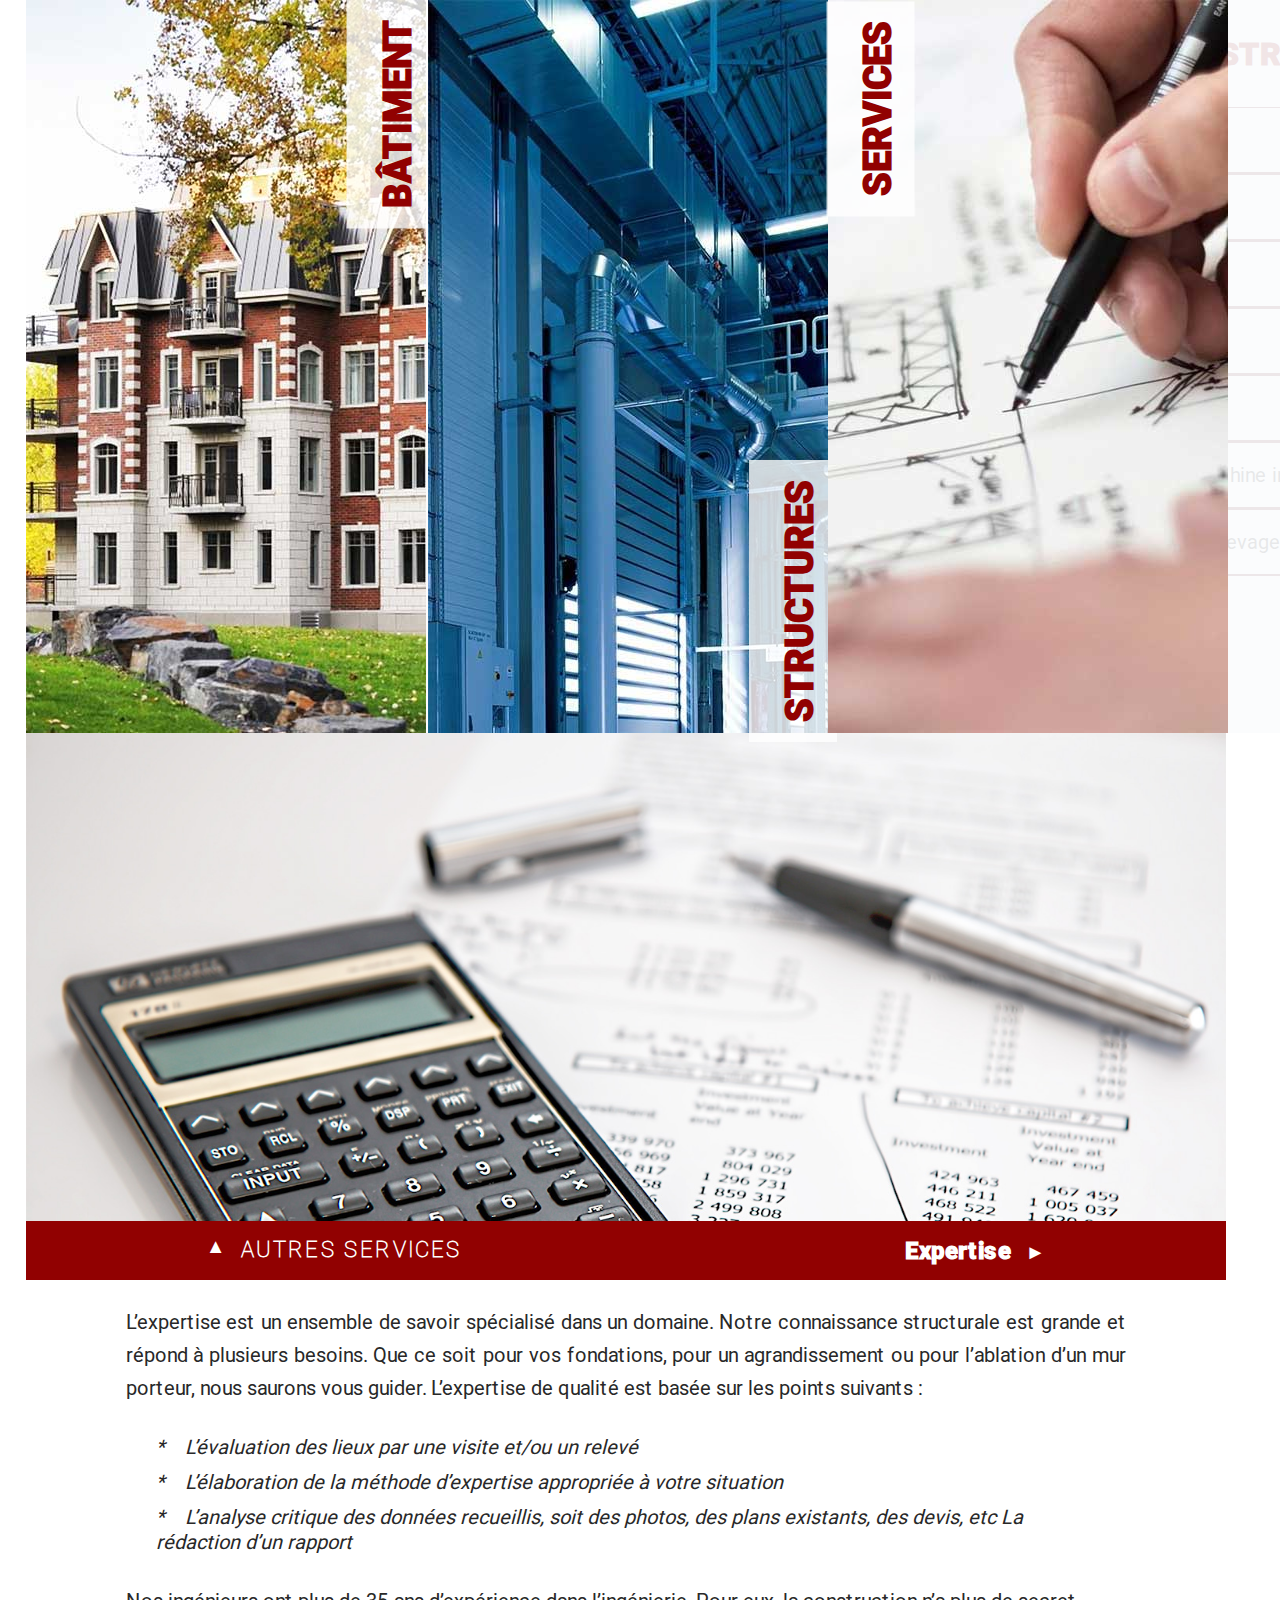
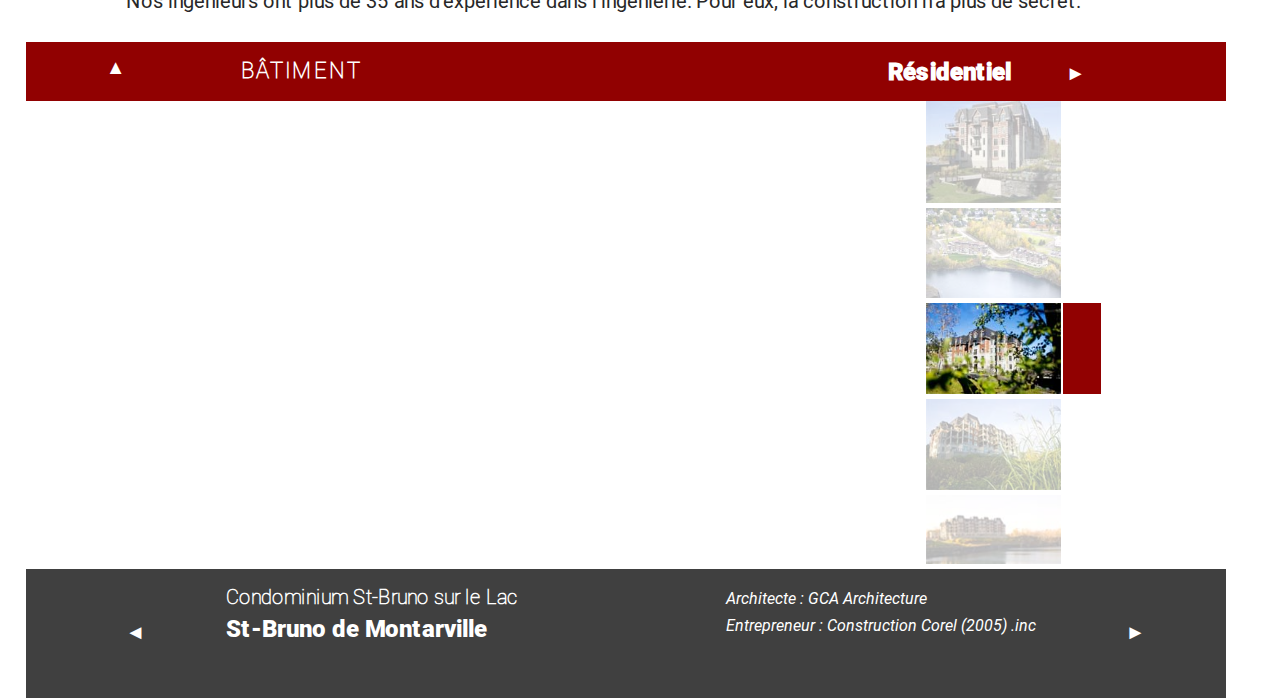
==== commit 5dd74c29: "category and team page" ====
--- a/v3/category.html
+++ b/v3/category.html
@@ -10,111 +10,141 @@
 </head>
 
 <body>
-    <main class="wrapper">
+    <main class="wrapper3">
         <section class="category">
-            <section id="batiment">
-                <section>
-                    <img src="img/cat-batiment.jpg" alt="" />
-                    <h2>Bâtiment</h2>
+            <input type="checkbox" id="batiment-btn" />
+            <label for="batiment-btn">
+          <section id="batiment">
+            <img src="img/cat-batiment.jpg" alt="" />
+            <h2>Bâtiment</h2>
+
+            <nav>
+              <div class="catmenu-nav">
+                <ul class="catmenu navmenu">
+                  <h3>Type de bâtiement</h3>
+                  <li><a href="">Municipal</a></li>
+                  <li><a href="">Industriel</a></li>
+                  <li><a href="">Commercial</a></li>
+                  <li><a href="">Institutionnel</a></li>
+                  <li><a href="">Résidentiel</a></li>
+                  <li><a href="">Rénovation</a></li>
+                </ul>
+              </div>
+            </nav>
+          </section>
+        </label>
+            <input type="checkbox" id="structures-btn" />
+            <label for="structures-btn">
+          <section id="structures">
+            <img src="img/cat-structures.jpg" alt="" />
+            <h2>Structures</h2>
+
+            <nav>
+              <div class="catmenu-nav">
+                <ul class="catmenu navmenu">
+                  <h3>Type de structures</h3>
+                  <li><a href="">Bois</a></li>
+                  <li><a href="">Béton</a></li>
+                  <li><a href="">Acier</a></li>
+                  <li><a href="">Acier léger</a></li>
+                  <li><a href="">Préfabriqué</a></li>
+                  <li><a href="">Base de machine industrielle</a></li>
+                  <li><a href="">Appareil de levage</a></li>
+                </ul>
+              </div>
+            </nav>
+          </section>
+        </label>
+            <input type="checkbox" id="services-btn" />
+            <label for="services-btn">
+          <section id="services">
+            <img src="img/cat-services.jpg" alt="" />
+            <h2>Services</h2>
+            <nav>
+              <div class="catmenu-nav">
+                <ul class="catmenu navmenu">
+                  <h3>Autres services</h3>
+                  <li>
+                    <a href="">Expertise</a>
+                  </li>
+                  <li><a href="">Consultation</a></li>
+                  <li><a href="">Etude de faisabilité</a></li>
+                  <li><a href="">Plan & Devis</a></li>
+                  <li><a href="">Surveillance des travaux</a></li>
+                  <li><a href="">vérification des dessins d'atelier</a></li>
+                </ul>
+              </div>
+            </nav>
+          </section>
+        </label>
+            <section class="detailcat">
+                <img src="img/cat-services1.jpg" alt="bannersection" />
+                <section class="menutop">
+                    <span>&#9650;</span>
+                    <h4>Autres Services</h4>
+                    <h4>Expertise</h4>
+                    <span>&#9658;</span>
                 </section>
-                <nav>
-                    <div class="catmenu-nav">
-                        <ul class="catmenu navmenu">
-                            <h3>Type de bâtiement</h3>
-                            <li><a href="">Municipal</a></li>
-                            <li><a href="">Industriel</a></li>
-                            <li><a href="">Commercial</a></li>
-                            <li><a href="">Institutionnel</a></li>
-                            <li><a href="">Résidentiel</a></li>
-                            <li><a href="">Rénovation</a></li>
-                        </ul>
-                    </div>
-                </nav>
+                <section class="detailServices">
+                    <p>
+                        L’expertise est un ensemble de savoir spécialisé dans un domaine. Notre connaissance structurale est grande et répond à plusieurs besoins. Que ce soit pour vos fondations, pour un agrandissement ou pour l’ablation d’un mur porteur, nous saurons vous guider.
+                        L’expertise de qualité est basée sur les points suivants :
+                    </p>
+                    <ul>
+                        <li>
+                            L’évaluation des lieux par une visite et/ou un relevé
+                        </li>
+                        <li>
+                            L’élaboration de la méthode d’expertise appropriée à votre situation
+                        </li>
+                        <li>
+                            L’analyse critique des données recueillis, soit des photos, des plans existants, des devis, etc La rédaction d’un rapport
+                        </li>
+                    </ul>
+                    <p>
+                        Nos ingénieurs ont plus de 35 ans d’expérience dans l’ingénierie. Pour eux, la construction n’a plus de secret.
+                    </p>
+                </section>
             </section>
-            <section id="structures">
-                <section>
-                    <img src="img/cat-structures.jpg" alt="" />
-                    <h2>Structures</h2>
+            <section class="detailcat gallery">
+                <section class="menutop">
+                    <span>&#9650;</span>
+                    <h4>Bâtiment</h4>
+                    <h4>Résidentiel</h4>
+                    <span>&#9658;</span>
                 </section>
-
-                <nav>
-                    <div class="catmenu-nav">
-                        <ul class="catmenu navmenu">
-                            <h3>Type de structures</h3>
-                            <li><a href="">Bois</a></li>
-                            <li><a href="">Béton</a></li>
-                            <li><a href="">Acier</a></li>
-                            <li><a href="">Acier léger</a></li>
-                            <li><a href="">Préfabriqué</a></li>
-                            <li><a href="">Base de machine industrielle</a></li>
-                            <li><a href="">Appareil de levage</a></li>
-                        </ul>
-                    </div>
-                </nav>
-            </section>
-            <section id="services">
-                <section>
-                    <img src="img/cat-services.jpg" alt="" />
-                    <h2>Services</h2>
+                <section class="imgprincipale">
+                    <img src="/img/gallery-principale.jpg" alt="" /><img src="/img/gallery-principale.jpg" alt="" />
+                    <img src="/img/gallery-principale.jpg" alt="" />
                 </section>
-                <nav>
-                    <div class="catmenu-nav">
-                        <ul class="catmenu navmenu">
-                            <h3>Autres services</h3>
-                            <li>
-                                <a href="">Expertise</a>
-                            </li>
-                            <li><a href="">Consultation</a></li>
-                            <li><a href="">Etude de faisabilité</a></li>
-                            <li><a href="">Plan & Devis</a></li>
-                            <li><a href="">Surveillance des travaux</a></li>
-                            <li><a href="">vérification des dessins d'atelier</a></li>
-                        </ul>
-                    </div>
-                </nav>
-            </section>
-        </section>
-        <section id="detailcat">
-            <img src="" alt="bannersection" />
-            <section class="menutop">
-                <h4>UpArrow Category</h4>
-                <h4>sub Category RightArrow</h4>
-            </section>
-            <section class="detailServices">
-                <p></p>
-                <ul>
-                    <li></li>
-                    <li></li>
-                    <li></li>
-                </ul>
-                <p></p>
-            </section>
-            <section class="gallery">
-                <section class="imgprincipale"><img src="" alt="" /></section>
-                <section class="gallery">
+                <section class="gallery-img">
                     <ul>
-                        <li><img src="" alt="" /></li>
-                        <li><img src="" alt="" /></li>
-                        <li><img src="" alt="" /></li>
-                        <li><img src="" alt="" /></li>
-                        <li><img src="" alt="" /></li>
-                        <li><img src="" alt="" /></li>
+                        <li><img src="img/gallery-img1.jpg" alt="" /></li>
+                        <li><img src="img/gallery-img2.jpg" alt="" /></li>
+                        <li>
+                            <img class="barregallery" src="img/gallery-img3.jpg" alt="" />
+                        </li>
+                        <li><img src="img/gallery-img4.jpg" alt="" /></li>
+                        <li><img src="img/gallery-img5.jpg" alt="" /></li>
                     </ul>
                 </section>
             </section>
-
             <section class="menubottom">
-                <section>
-                    <h5 class="nomprojet"></h5>
-                    <p class="lieu"></p>
+                <span>&#9668;</span>
+                <section class="menubottom-left">
+                    <h5 class="nomprojet">Condominium St-Bruno sur le Lac</h5>
+                    <p class="lieu">St-Bruno de Montarville</p>
                 </section>
-                <section>
-                    <p></p>
-                    <p></p>
+                <section class="menubottom-right">
+                    <p class="archi">
+                        Architecte : GCA Architecture
+                    </p>
+                    <p class="entr">Entrepreneur : Construction Corel (2005) .inc</p>
                 </section>
+                <span>&#9658;</span>
             </section>
         </section>
     </main>
 </body>
 
-</html>
+</html>--- a/v3/main.css
+++ b/v3/main.css
@@ -1,145 +1,160 @@
-                        /*variables*/
-                        
-                         :root {
-                            --primary: #282828;
-                            --second: #fbfcfde8;
-                            --third: #910101;
-                            --team: rgb(228, 228, 228);
-                            /*#9d1919;*/
-                            /*#9e1919;*3*/
-                            /* nav header */
-                            --navheader: #910101;
-                            /* team */
-                            --col2: #870000;
-                            /* team fond */
-                            --col3: #e4e4e4;
-                            /* team texteroboto italic */
-                            --col4: #4a4a4a;
-                            /* tous pour vous */
-                            --col5: #9e1919;
-                            /* footer police #fff roboto light*/
-                            --col6: #404040;
-                            /* copyright */
-                            --col7-v1: #282828;
-                            --col7-v2: #9e1919;
-                            /* category titre roboto black uppercase */
-                            --col8: #910101;
-                            /* categoty lines */
-                            --catlines: #651824;
-                            --col10-v2: #631521;
-                            --col10-v3: #641723;
-                            /* category menu texte roboto regular on hover => roboto balck white */
-                            --col11: #2d2d2d;
-                            /* texte services roboto regular */
-                            --col12: #373737;
-                            /*petites barres lateralles*/
-                            --col13: #eb202c;
-                            /*a link of concept 4*/
-                            --col14: #a60000;
-                        }
-                        /*reset*/
-                        
-                        li {
-                            list-style-type: none;
-                        }
-                        
-                        body,
-                        p,
-                        a,
-                        ul,
-                        li {
-                            margin: 0;
-                            padding: 0;
-                            text-decoration: none;
-                        }
-                        /*fonts*/
-                        
-                        @font-face {
-                            font-family: 'RobotoRegular';
-                            src: url(fonts/Roboto-Regular.ttf);
-                        }
-                        
-                        @font-face {
-                            font-family: 'RobotoBlack';
-                            src: url(fonts/Roboto-Black.ttf);
-                        }
-                        
-                        @font-face {
-                            font-family: 'RobotoThin';
-                            src: url(fonts/Roboto-Thin.ttf);
-                        }
-                        
-                        @font-face {
-                            font-family: 'RobotoLight';
-                            src: url(fonts/Roboto-Light.ttf);
-                        }
-                        
-                        @font-face {
-                            font-family: 'RobotoItalic';
-                            src: url(fonts/Roboto-Italic.ttf);
-                        }
-                        /*Comment css*/
-                        
-                        * {
-                            font-family: 'RobotoRegular', sans-serif;
-                        }
-                        
-                        body {
-                            background-color: #fff;
-                        }
-                        
-                        h1,
-                        h2,
-                        h3,
-                        h4 {
-                            font-family: 'RobotoBlack', sans-serif;
-                            color: var(--primary);
-                            text-transform: uppercase;
-                        }
-                        
-                        h4 {
-                            padding-bottom: 40px;
-                            margin: 0;
-                            margin-bottom: 40px;
-                        }
-                        
-                        #batiment h3,
-                        #structures h3,
-                        #services h3,
-                        h2 {
-                            font-size: 1.6em;
-                            line-height: 1.35em;
-                        }
-                        
-                        p,
-                        li {
-                            color: var(--primary);
-                        }
-                        
-                        a {
-                            font-family: 'RobotoBlack', sans-serif;
-                            text-transform: uppercase;
-                            font-weight: 900;
-                            letter-spacing: 0.125em;
-                            color: var(--primary);
-                        }
-                        
-                        p {
-                            line-height: 1.65em;
-                            text-align: justify;
-                        }
-                        /*wrapper*/
-                        
-                        .wrapper {
-                            width: 96%;
-                            max-width: 1200px;
-                            margin: 0 auto;
-                            padding: 0 2%;
-                            /*background-color: blanchedalmond;*/
-                            padding-top: 20px;
-                        }
-                        /*header*/
-                        /*
+/*variables*/
+
+ :root {
+    --primary: #282828;
+    --second: #fbfcfde8;
+    --third: #910101;
+    --team: rgb(228, 228, 228);
+    /*#9d1919;*/
+    /*#9e1919;*3*/
+    /* nav header */
+    --navheader: #910101;
+    /* team */
+    --col2: #870000;
+    /* team fond */
+    --col3: #e4e4e4;
+    /* team texteroboto italic */
+    --col4: #4a4a4a;
+    /* tous pour vous */
+    --col5: #9e1919;
+    /* footer police #fff roboto light*/
+    --footer: #404040;
+    /* copyright */
+    --col7-v1: #282828;
+    --col7-v2: #9e1919;
+    /* category titre roboto black uppercase */
+    --col8: #910101;
+    /* categoty lines */
+    --catlines: #651824;
+    --col10-v2: #631521;
+    --col10-v3: #641723;
+    /* category menu texte roboto regular on hover => roboto balck white */
+    --col11: #2d2d2d;
+    /* texte services roboto regular */
+    --col12: #373737;
+    /*petites barres lateralles*/
+    --col13: #eb202c;
+    /*a link of concept 4*/
+    --col14: #a60000;
+}
+
+::selection {
+    background-color: #4a4a4a9f;
+}
+
+
+/*reset*/
+
+li {
+    list-style-type: none;
+}
+
+body,
+p,
+a,
+ul,
+li {
+    margin: 0;
+    padding: 0;
+    text-decoration: none;
+}
+
+
+/*fonts*/
+
+@font-face {
+    font-family: 'RobotoRegular';
+    src: url(fonts/Roboto-Regular.ttf);
+}
+
+@font-face {
+    font-family: 'RobotoBlack';
+    src: url(fonts/Roboto-Black.ttf);
+}
+
+@font-face {
+    font-family: 'RobotoThin';
+    src: url(fonts/Roboto-Thin.ttf);
+}
+
+@font-face {
+    font-family: 'RobotoLight';
+    src: url(fonts/Roboto-Light.ttf);
+}
+
+@font-face {
+    font-family: 'RobotoItalic';
+    src: url(fonts/Roboto-Italic.ttf);
+}
+
+
+/*Comment css*/
+
+* {
+    font-family: 'RobotoRegular', sans-serif;
+}
+
+body {
+    background-color: #fff;
+}
+
+h1,
+h2,
+h3,
+h4 {
+    font-family: 'RobotoBlack', sans-serif;
+    color: var(--primary);
+    text-transform: uppercase;
+}
+
+h4 {
+    padding-bottom: 40px;
+    margin: 0;
+    margin-bottom: 40px;
+}
+
+#batiment h3,
+#structures h3,
+#services h3,
+h2 {
+    font-size: 1.6em;
+    line-height: 1.35em;
+}
+
+p,
+li {
+    color: var(--primary);
+}
+
+a {
+    font-family: 'RobotoBlack', sans-serif;
+    text-transform: uppercase;
+    font-weight: 900;
+    letter-spacing: 0.125em;
+    color: var(--primary);
+}
+
+p {
+    line-height: 1.65em;
+    text-align: justify;
+}
+
+
+/*wrapper*/
+
+.wrapper {
+    width: 96%;
+    max-width: 1200px;
+    margin: 0 auto;
+    padding: 0 2%;
+    /*background-color: blanchedalmond;*/
+}
+
+
+/*header*/
+
+
+/*
                         header>img {
                             display: inline-block;
                             width: 1200px;
@@ -147,1006 +162,1453 @@
                             padding: 0;
                         }
                         */
-                        
-                        header {
-                            padding: 0;
-                            margin: 0;
-                            position: relative;
-                            background: url(img/headerImage.jpg) 100% no-repeat;
-                            background-size: cover;
-                            height: 800px;
-                        }
-                        
-                        h1.header {
-                            color: var(--second);
-                            font-size: 2.1em;
-                            line-height: 1.13em;
-                            letter-spacing: 0.001em;
-                            position: absolute;
-                            top: 250px;
-                        }
-                        /*
+
+header {
+    padding: 0;
+    margin: 0;
+    position: relative;
+    background: url(img/headerImage.jpg) 100% no-repeat;
+    background-size: cover;
+    height: 800px;
+    padding-top: 20px;
+}
+
+h1.header {
+    color: var(--second);
+    font-size: 2.1em;
+    line-height: 1.13em;
+    letter-spacing: 0.001em;
+    position: absolute;
+    top: 250px;
+}
+
+
+/*
         .mainbanner {
             max-height: 500px;
             overflow: hidden;
         }
         */
-                        
-                        header h2 {
-                            margin: 0;
-                            text-indent: -10000px;
-                            line-height: 0;
-                        }
-                        
-                        header img.logo {
-                            float: left;
-                            /*TODO: vérifier les dimensions du logo*/
-                            width: 239px;
-                            height: 100%;
-                        }
-                        
-                        nav .burger-nav {
-                            max-height: 0;
-                            overflow: hidden;
-                        }
-                        
-                        nav {
-                            float: right;
-                        }
-                        
-                        ul.social {
-                            display: inline-block;
-                            position: relative;
-                        }
-                        
-                        ul.social li {
-                            /*  color: aqua;*/
-                            cursor: pointer;
-                        }
-                        
-                        ul.social li.tel a {
-                            color: var(--second);
-                            font-family: 'RobotoThin', sans-serif;
-                            font-size: 1rem;
-                            padding-left: 25px;
-                        }
-                        
-                        ul.social li:nth-child(2) {
-                            position: absolute;
-                            top: 137px;
-                            left: -235px;
-                        }
-                        
-                        ul.social li:nth-child(3) {
-                            position: absolute;
-                            top: 185px;
-                            left: -228px;
-                        }
-                        
-                        header::after {
-                            display: block;
-                            content: "";
-                            clear: both;
-                        }
-                        /*burger icone*/
-                        
-                        #burger-container {
-                            float: right;
-                            position: relative;
-                            margin: 0;
-                            width: 100px;
-                            /*  background-color: #fff;
+
+header h2 {
+    margin: 0;
+    text-indent: -10000px;
+    line-height: 0;
+}
+
+header img.logo {
+    float: left;
+    /*TODO: vérifier les dimensions du logo*/
+    width: 239px;
+    height: 100%;
+}
+
+nav .burger-nav {
+    max-height: 0;
+    overflow: hidden;
+}
+
+nav {
+    float: right;
+}
+
+ul.social {
+    display: inline-block;
+    position: relative;
+}
+
+ul.social li {
+    /*  color: aqua;*/
+    cursor: pointer;
+}
+
+ul.social li.tel a {
+    color: var(--second);
+    font-family: 'RobotoThin', sans-serif;
+    font-size: 1rem;
+    padding-left: 25px;
+}
+
+ul.social li:nth-child(2) {
+    position: absolute;
+    top: 137px;
+    left: -235px;
+}
+
+ul.social li:nth-child(3) {
+    position: absolute;
+    top: 185px;
+    left: -228px;
+}
+
+header::after {
+    display: block;
+    content: "";
+    clear: both;
+}
+
+
+/*burger icone*/
+
+#burger-container {
+    float: right;
+    position: relative;
+    margin: 0;
+    width: 100px;
+    /*  background-color: #fff;
                             padding: 20px;
                             box-shadow: 1px 2px 3px rgba(0, 0, 0, 0.2);*/
-                        }
-                        
-                        input#menu {
-                            display: none;
-                        }
-                        /*toggle effect*/
-                        
-                        input:checked~.burger-nav {
-                            max-height: 100%;
-                        }
-                        
-                        #burger {
-                            cursor: pointer;
-                            display: block;
-                        }
-                        
-                        #burger span {
-                            background: var(--second);
-                            display: block;
-                            width: 100px;
-                            height: 14px;
-                            margin-bottom: 10px;
-                            position: relative;
-                            top: 0;
-                            transition: all ease-in-out 0.4s;
-                        }
-                        
-                        #burger-container.open div {
-                            transform: rotate(-90deg);
-                        }
-                        
-                        #burger-container.open span:nth-child(1) {
-                            transform: scaleX(0.5);
-                            left: 25px;
-                        }
-                        
-                        #burger-container.open span:nth-child(3) {
-                            transform: scaleX(0.15);
-                            left: 42px;
-                        }
-                        
-                        #burger-container.open span:nth-child(4) {
-                            width: 0;
-                            opacity: 0;
-                        }
-                        /*on hover X */
-                        
-                        #burger-container.open:hover span:nth-child(2),
-                        #burger-container.open:hover span:nth-child(3) {
-                            width: 0;
-                            opacity: 0;
-                        }
-                        
-                        #burger-container.open:hover span:nth-child(4) {
-                            opacity: 1;
-                            transform: rotate(45deg);
-                            top: -36px;
-                            width: 100px;
-                        }
-                        
-                        #burger-container.open:hover span:nth-child(1) {
-                            transform: rotate(-45deg);
-                            top: 36px;
-                            left: 0;
-                        }
-                        /*nav menu*/
-                        
-                        .burger-nav {
-                            width: 100%;
-                        }
-                        
-                        li#ln {
-                            margin-bottom: 25px;
-                        }
-                        
-                        div.wrapperentete {
-                            width: 450px;
-                            margin-top: 30px;
-                            margin-bottom: 50px;
-                            display: flex;
-                            justify-content: space-between;
-                        }
-                        
-                        img.blogo {
-                            height: 50%;
-                        }
-                        
-                        img.burger {
-                            width: 20px;
-                            height: auto;
-                            float: right;
-                            cursor: pointer;
-                        }
-                        
-                        ul.navmenu {
-                            background-color: var( --second);
-                            padding-left: 3%;
-                            padding-right: 3%;
-                            padding-bottom: 230px
-                        }
-                        
-                        ul.navmenu li,
-                        ul.catmenu li {
-                            display: grid;
-                            padding: 0 30px;
-                            margin: 0;
-                        }
-                        
-                        nav ul.navmenu li a {
-                            /*  background-color: rgba(102, 51, 153, 0.356);*/
-                            float: left;
-                            align-content: center;
-                            vertical-align: middle;
-                            border-bottom: 1px solid var(--primary);
-                            border-top: 0.01px solid var(--primary);
-                        }
-                        
-                        nav ul.navmenu li a.noborder {
-                            border-top: none;
-                        }
-                        
-                        nav ul.navmenu li a.border {
-                            border-bottom: 1px solid var( --primary);
-                        }
-                        
-                        ul.navmenu p {
-                            /* background-color: rgba(102, 51, 153, 0.356);*/
-                            font-size: 1.5rem;
-                            text-transform: none;
-                            float: right;
-                            padding-top: 4px;
-                            padding-bottom: 4px;
-                            padding-right: 2px;
-                        }
-                        /*   
+}
+
+input#menu {
+    display: none;
+}
+
+
+/*toggle effect*/
+
+input:checked~.burger-nav {
+    max-height: 100%;
+}
+
+#burger {
+    cursor: pointer;
+    display: block;
+}
+
+#burger span {
+    background: var(--second);
+    display: block;
+    width: 100px;
+    height: 14px;
+    margin-bottom: 10px;
+    position: relative;
+    top: 0;
+    transition: all ease-in-out 0.4s;
+}
+
+#burger-container.open div {
+    transform: rotate(-90deg);
+}
+
+#burger-container.open span:nth-child(1) {
+    transform: scaleX(0.5);
+    left: 25px;
+}
+
+#burger-container.open span:nth-child(3) {
+    transform: scaleX(0.15);
+    left: 42px;
+}
+
+#burger-container.open span:nth-child(4) {
+    width: 0;
+    opacity: 0;
+}
+
+
+/*on hover X */
+
+#burger-container.open:hover span:nth-child(2),
+#burger-container.open:hover span:nth-child(3) {
+    width: 0;
+    opacity: 0;
+}
+
+#burger-container.open:hover span:nth-child(4) {
+    opacity: 1;
+    transform: rotate(45deg);
+    top: -36px;
+    width: 100px;
+}
+
+#burger-container.open:hover span:nth-child(1) {
+    transform: rotate(-45deg);
+    top: 36px;
+    left: 0;
+}
+
+
+/*nav menu*/
+
+.burger-nav {
+    width: 100%;
+}
+
+li#ln {
+    margin-bottom: 25px;
+}
+
+div.wrapperentete {
+    width: 450px;
+    margin-top: 30px;
+    margin-bottom: 50px;
+    display: flex;
+    justify-content: space-between;
+}
+
+img.blogo {
+    height: 50%;
+}
+
+img.burger {
+    width: 20px;
+    height: auto;
+    float: right;
+    cursor: pointer;
+}
+
+ul.navmenu {
+    background-color: var( --second);
+    padding-left: 3%;
+    padding-right: 3%;
+    padding-bottom: 230px
+}
+
+ul.navmenu li,
+ul.catmenu li {
+    display: grid;
+    padding: 0 30px;
+    margin: 0;
+}
+
+nav ul.navmenu li a {
+    /*  background-color: rgba(102, 51, 153, 0.356);*/
+    float: left;
+    align-content: center;
+    vertical-align: middle;
+    border-bottom: 1px solid var(--primary);
+    border-top: 0.01px solid var(--primary);
+}
+
+nav ul.navmenu li a.noborder {
+    border-top: none;
+}
+
+nav ul.navmenu li a.border {
+    border-bottom: 1px solid var( --primary);
+}
+
+ul.navmenu p {
+    /* background-color: rgba(102, 51, 153, 0.356);*/
+    font-size: 1.5rem;
+    text-transform: none;
+    float: right;
+    padding-top: 4px;
+    padding-bottom: 4px;
+    padding-right: 2px;
+}
+
+
+/*   
         nav ul.navmenu li a:link {
             color: var(--primary);
         }
         */
-                        /*
+
+
+/*
         nav ul.navmenu li a:visited {
               color: #9d1919;
         }
        */
-                        
-                        nav ul.navmenu li a:focus {
-                            color: #fff;
-                            background-color: #9d1919;
-                        }
-                        
-                        nav ul.navmenu li a:hover {
-                            color: #fff;
-                            background-color: #9d1919;
-                            transition: background-color 0.5s ease-in;
-                            margin-left: 4%;
-                            padding-left: 4%;
-                            border: none;
-                            border-bottom: 1px solid var( --primary);
-                        }
-                        
-                        nav ul.navmenu li p:hover {
-                            color: #fff;
-                        }
-                        
-                        nav ul.navmenu li a:active {
-                            color: #fff;
-                            background-color: #9d1919;
-                            padding-left: 4%;
-                        }
-                        
-                        .catmenu {
-                            width: 450px;
-                        }
-                        
-                        .catmenu h3 {
-                            color: var(--third);
-                        }
-                        
-                        .catmenu li {
-                            line-height: 4rem;
-                        }
-                        
-                        nav ul.catmenu li a {
-                            text-transform: none;
-                            /*  background-color: rgba(102, 51, 153, 0.356);*/
-                            color: var(--primary)!important;
-                            float: left;
-                            vertical-align: middle;
-                            border-bottom: 2px solid var(--catlines);
-                            border-top: 0.01px solid var(--catlines);
-                        }
-                        
-                        nav ul.catmenu li a:hover {
-                            border-bottom: 2px solid var( --catlines);
-                            color: #fff!important;
-                        }
-                        /*nav menu*/
-                        
-                        .navmenu a {
-                            font-family: 'RobotoRegular', sans-serif;
-                            font-weight: 200;
-                            text-transform: uppercase;
-                            letter-spacing: 0.01em;
-                        }
-                        
-                        .navmenu p {
-                            font-family: 'RobotoThin', sans-serif;
-                            text-transform: none;
-                            font-size: 0.9em;
-                            letter-spacing: 0.01em;
-                        }
-                        
-                        h1 {
-                            align-content: center;
-                            justify-content: center;
-                        }
-                        /*nav*/
-                        /*concept 1*/
-                        /*concept 1*/
-                        
-                        .concept1 p,
-                        .concept2 p {
-                            margin-bottom: 30px;
-                        }
-                        
-                        .concept1 {
-                            display: grid;
-                            grid-template-columns: repeat(12, 1fr);
-                            /*background-color: blueviolet;*/
-                        }
-                        
-                        .concept1 img {
-                            grid-column: 1/4;
-                            width: 100%;
-                            text-align: center;
-                            justify-content: center;
-                            margin-bottom: 70px;
-                        }
-                        
-                        .concept1>img.imgpaysage {
-                            grid-column: 1/5;
-                            width: 100%;
-                            top: 15px;
-                            align-self: center;
-                            margin-top: 30px;
-                        }
-                        
-                        .concept1 div {
-                            grid-column: 4/13;
-                            text-align: justify;
-                            padding: 0 40px;
-                        }
-                        
-                        .concept1>div.imgpaysage {
-                            grid-column: 5/13;
-                            text-align: justify;
-                            padding: 0 40px;
-                        }
-                        /*concept 2*/
-                        
-                        #concept2 .wrapper {
-                            display: grid;
-                            grid-template-columns: repeat(12, 1fr);
-                        }
-                        
-                        #concept2 {
-                            margin-top: -125px;
-                            background-color: #e8e8e8;
-                            display: block;
-                            content: "";
-                            clear: both;
-                        }
-                        
-                        #concept2 div {
-                            grid-column: 1/8;
-                        }
-                        
-                        #concept2 h2 {
-                            padding-top: 60px;
-                        }
-                        
-                        #concept2 img {
-                            height: 100%;
-                            grid-column: 9/12;
-                        }
-                        
-                        #concept2 div.wrapper div p {
-                            padding-bottom: 30px
-                        }
-                        
-                        #concept2 div.wrapper div a {
-                            padding-bottom: 30px;
-                            display: block;
-                        }
-                        /*concept 3*/
-                        
-                        .concept3 {
-                            margin: 30px 0;
-                            display: grid;
-                            grid-template-columns: repeat(3, 1fr);
-                            /*  background-colrgb(106, 82, 129)olet;*/
-                            /*grid-gap: 20px;*/
-                        }
-                        
-                        section.concept3 div {
-                            grid-column: 1/3;
-                            margin: 30px;
-                        }
-                        
-                        .concept3 h2 {
-                            margin: 0;
-                            margin-bottom: 20px;
-                        }
-                        
-                        .concept3 h2,
-                        .concept4 h2,
-                        .concept5 h3,
-                        #batiment h2,
-                        #structures h2,
-                        #services h2 {
-                            font-size: 1.9em;
-                            line-height: 1.13em;
-                        }
-                        
-                        .concept3 p,
-                        .concept4 p {
-                            margin-left: 30px;
-                            line-height: 1.4em;
-                            text-align: justify;
-                        }
-                        
-                        section.concept3 img {
-                            align-self: center;
-                            justify-self: flex-end;
-                            width: 100%;
-                            grid-column: 3/4;
-                            /*padding: 40px;*/
-                        }
-                        /*concept4*/
-                        
-                        .concept4 {
-                            /*   background-color: yellowgreen;*/
-                            box-shadow: 0px 0px 33px -10px rgba(0, 0, 0, 0.86);
-                            display: grid;
-                            grid-template-columns: repeat(2, 1fr);
-                        }
-                        
-                        .concept4>img.imgportrait {
-                            margin: 0 50px 0 10px;
-                            justify-self: start;
-                            height: 100%;
-                            width: fit-content;
-                        }
-                        
-                        .concept4 img {
-                            grid-column: 1/2;
-                            width: 100%;
-                            justify-self: center;
-                            align-self: center;
-                            margin: 10px;
-                            padding-left: 20px;
-                        }
-                        
-                        .concept4 div {
-                            grid-column: 2/3;
-                            margin: 0;
-                            padding: 20px 50px;
-                        }
-                        
-                        .concept4 a {
-                            color: #a60000;
-                            text-transform: uppercase;
-                            float: right;
-                            margin: 40px 0;
-                        }
-                        /*concept 5*/
-                        
-                        .concept5 {
-                            /* display: flex;*/
-                            /* background-color: cadetblue;*/
-                            background: url(img/concept5image1.png) 100% no-repeat;
-                            background-size: cover;
-                            margin-bottom: 0px;
-                            margin: 35px 0;
-                        }
-                        
-                        .wrapper2 {
-                            width: 80%;
-                            max-width: 1200px;
-                            margin: 0 auto;
-                            /*background-color: blanchedalmond;*/
-                        }
-                        
-                        .concept5 * {
-                            color: #fff;
-                            text-transform: uppercase;
-                        }
-                        
-                        .top {
-                            margin: 0;
-                        }
-                        
-                        .top h3 {
-                            padding-top: 60px;
-                            padding-left: 20px;
-                            float: left;
-                        }
-                        
-                        .top img {
-                            width: 50%;
-                            float: right;
-                        }
-                        
-                        .top:after {
-                            display: block;
-                            content: "";
-                            clear: both;
-                        }
-                        
-                        .catgr {
-                            background-color: #404040;
-                            padding: 0;
-                            margin: 0;
-                        }
-                        
-                        .catgrlol {
-                            display: grid;
-                            grid-template-columns: repeat(5, 1fr);
-                        }
-                        
-                        .catgrlol li {
-                            padding-bottom: 15px;
-                        }
-                        
-                        .catgrlol img:nth-child(0) {
-                            grid-column: 2/4;
-                            width: 100%;
-                        }
-                        
-                        .catgrlol img:nth-child(1) {
-                            grid-column: 4/6;
-                            width: 100%;
-                        }
-                        
-                        div.catgrlol img {
-                            height: 334px;
-                            justify-self: right;
-                        }
-                        
-                        .concept5 ul {
-                            /* display: inline-block;*/
-                            /*background-color: #404040;*/
-                            margin: 25px;
-                            padding: 25px;
-                        }
-                        
-                        .concept5 p {
-                            margin-top: 60px;
-                            padding: 16px 23px;
-                            border-radius: 10px;
-                            display: inline-flex;
-                            border: 1px solid #fff;
-                            line-height: 1.1em;
-                            margin-bottom: 70px;
-                        }
-                        /*logoslider*/
-                        
-                        .logoslider {
-                            /*background-color: darkorange;*/
-                            padding: 30px;
-                            margin-top: 30px;
-                        }
-                        
-                        .logoslider-header {
-                            /*  background-color: aquamarine;*/
-                            margin-bottom: 30px;
-                        }
-                        
-                        .logoslider-header h2 {
-                            margin: 0;
-                            padding: 0;
-                            float: left;
-                        }
-                        
-                        .logoslider-header a {
-                            float: right;
-                            color: #a60000;
-                            align-content: baseline;
-                            justify-content: baseline;
-                            /*le placer en bas*/
-                        }
-                        
-                        .logoslider a::after {
-                            content: " >";
-                        }
-                        
-                        .logoslider-header:after {
-                            display: block;
-                            content: "";
-                            clear: both;
-                        }
-                        
-                        div.logos {
-                            display: grid;
-                            grid-template-columns: repeat(3, 1fr);
-                        }
-                        
-                        div.logos img:nth-child(1) {
-                            grid-column: 1/2;
-                        }
-                        
-                        div.logos img:nth-child(2) {
-                            grid-column: 2/3;
-                        }
-                        
-                        div.logos img:nth-child(3) {
-                            grid-column: 3/4;
-                        }
-                        
-                        div.logos img {
-                            padding: 15px;
-                            width: 80%;
-                            align-self: center;
-                            justify-self: center;
-                            /*border: 2px solid var(--primary);*/
-                        }
-                        /*contact us */
-                        
-                        .contactuswrapper {
-                            background: linear-gradient(rgba(124, 124, 124, 0.5), rgba(124, 124, 124, 0.5)), url(/img/contact.jpg);
-                            background-size: cover;
-                            background-repeat: 100% no-repeat;
-                            margin-top: 30px;
-                        }
-                        
-                        .contactus {
-                            display: grid;
-                            grid-template-columns: repeat(2, 1fr);
-                            padding: 40px;
-                            grid-gap: 20px;
-                        }
-                        /* position: relative;
+
+nav ul.navmenu li a:focus {
+    color: #fff;
+    background-color: #9d1919;
+}
+
+nav ul.navmenu li a:hover {
+    color: #fff;
+    background-color: #9d1919;
+    transition: background-color 0.5s ease-in;
+    margin-left: 4%;
+    padding-left: 4%;
+    border: none;
+    border-bottom: 1px solid var( --primary);
+}
+
+nav ul.navmenu li p:hover {
+    color: #fff;
+}
+
+nav ul.navmenu li a:active {
+    color: #fff;
+    background-color: #9d1919;
+    padding-left: 4%;
+}
+
+.catmenu {
+    width: 450px;
+}
+
+.catmenu h3 {
+    color: var(--third);
+}
+
+.catmenu li {
+    line-height: 4rem;
+}
+
+ul.catmenu {
+    padding-bottom: 100px;
+}
+
+nav ul.catmenu li a {
+    text-transform: none;
+    /*  background-color: rgba(102, 51, 153, 0.356);*/
+    color: var(--primary)!important;
+    float: left;
+    vertical-align: middle;
+    border-bottom: 2px solid var(--catlines);
+    border-top: 0.01px solid var(--catlines);
+}
+
+nav ul.catmenu li a:hover {
+    border-bottom: 2px solid var( --catlines);
+    color: #fff!important;
+}
+
+
+/*nav menu*/
+
+.navmenu a {
+    font-family: 'RobotoRegular', sans-serif;
+    font-weight: 200;
+    text-transform: uppercase;
+    letter-spacing: 0.01em;
+}
+
+.navmenu p {
+    font-family: 'RobotoThin', sans-serif;
+    text-transform: none;
+    font-size: 0.9em;
+    letter-spacing: 0.01em;
+}
+
+h1 {
+    align-content: center;
+    justify-content: center;
+}
+
+
+/*nav*/
+
+
+/*concept 1*/
+
+
+/*concept 1*/
+
+.concept1 p,
+.concept2 p {
+    margin-bottom: 30px;
+}
+
+.concept1 {
+    display: grid;
+    grid-template-columns: repeat(12, 1fr);
+    /*background-color: blueviolet;*/
+}
+
+.concept1 img {
+    grid-column: 1/4;
+    width: 100%;
+    text-align: center;
+    justify-content: center;
+    margin-bottom: 70px;
+}
+
+.concept1>img.imgpaysage {
+    grid-column: 1/5;
+    width: 100%;
+    top: 15px;
+    align-self: center;
+    margin-top: 30px;
+}
+
+.concept1 div {
+    grid-column: 4/13;
+    text-align: justify;
+    padding: 0 40px;
+}
+
+.concept1>div.imgpaysage {
+    grid-column: 5/13;
+    text-align: justify;
+    padding: 0 40px;
+}
+
+
+/*concept 2*/
+
+#concept2 .wrapper {
+    display: grid;
+    grid-template-columns: repeat(12, 1fr);
+}
+
+#concept2 {
+    margin-top: -125px;
+    background-color: #e8e8e8;
+    display: block;
+    content: "";
+    clear: both;
+}
+
+#concept2 div {
+    grid-column: 1/8;
+}
+
+#concept2 h2 {
+    padding-top: 60px;
+}
+
+#concept2 img {
+    height: 100%;
+    grid-column: 9/12;
+}
+
+#concept2 div.wrapper div p {
+    padding-bottom: 30px
+}
+
+#concept2 div.wrapper div a {
+    padding-bottom: 30px;
+    display: block;
+}
+
+
+/*concept 3*/
+
+.concept3 {
+    margin: 30px 0;
+    display: grid;
+    grid-template-columns: repeat(3, 1fr);
+    /*  background-colrgb(106, 82, 129)olet;*/
+    /*grid-gap: 20px;*/
+}
+
+section.concept3 div {
+    grid-column: 1/3;
+    margin: 30px;
+}
+
+.concept3 h2 {
+    margin: 0;
+    margin-bottom: 20px;
+}
+
+.concept3 h2,
+.concept4 h2,
+.concept5 h3,
+#batiment h2,
+#structures h2,
+#services h2 {
+    font-size: 1.9em;
+    line-height: 1.13em;
+}
+
+.concept3 p,
+.concept4 p {
+    margin-left: 30px;
+    line-height: 1.4em;
+    text-align: justify;
+}
+
+section.concept3 img {
+    align-self: center;
+    justify-self: flex-end;
+    width: 100%;
+    grid-column: 3/4;
+    /*padding: 40px;*/
+}
+
+
+/*concept4*/
+
+.concept4 {
+    /*   background-color: yellowgreen;*/
+    box-shadow: 0px 0px 33px -10px rgba(0, 0, 0, 0.86);
+    display: grid;
+    grid-template-columns: repeat(2, 1fr);
+}
+
+.concept4>img.imgportrait {
+    margin: 0 50px 0 10px;
+    justify-self: start;
+    height: 100%;
+    width: fit-content;
+}
+
+.concept4 img {
+    grid-column: 1/2;
+    width: 100%;
+    justify-self: center;
+    align-self: center;
+    margin: 10px;
+    padding-left: 20px;
+}
+
+.concept4 div {
+    grid-column: 2/3;
+    margin: 0;
+    padding: 20px 50px;
+}
+
+.concept4 a {
+    color: #a60000;
+    text-transform: uppercase;
+    float: right;
+    margin: 40px 0;
+}
+
+
+/*concept 5*/
+
+.concept5 {
+    /* display: flex;*/
+    /* background-color: cadetblue;*/
+    background: url(img/concept5image1.png) 100% no-repeat;
+    background-size: cover;
+    margin-bottom: 0px;
+    margin: 35px 0;
+}
+
+.wrapper2 {
+    width: 80%;
+    max-width: 1200px;
+    margin: 0 auto;
+    /*background-color: blanchedalmond;*/
+}
+
+.concept5 * {
+    color: #fff;
+    text-transform: uppercase;
+}
+
+.top {
+    margin: 0;
+}
+
+.top h3 {
+    padding-top: 60px;
+    padding-left: 20px;
+    float: left;
+}
+
+.top a {
+    font-family: 'RobotoThin', sans-serif;
+    line-height: 1.5em;
+}
+
+.top img {
+    width: 50%;
+    float: right;
+}
+
+.top:after {
+    display: block;
+    content: "";
+    clear: both;
+}
+
+.catgr {
+    background-color: #404040;
+    padding: 0;
+    margin: 0;
+}
+
+.catgrlol {
+    display: grid;
+    grid-template-columns: repeat(5, 1fr);
+}
+
+.catgrlol li {
+    padding-bottom: 15px;
+}
+
+.catgrlol li a {
+    font-family: 'RobotoThin', sans-serif;
+    font-style: none;
+}
+
+.catgrlol img:nth-child(0) {
+    grid-column: 2/4;
+    width: 100%;
+}
+
+.catgrlol img:nth-child(1) {
+    grid-column: 4/6;
+    width: 100%;
+}
+
+div.catgrlol img {
+    height: 334px;
+    justify-self: right;
+}
+
+.concept5 ul {
+    /* display: inline-block;*/
+    /*background-color: #404040;*/
+    margin: 25px;
+    padding: 25px;
+}
+
+.concept5 p {
+    margin-top: 60px;
+    padding: 16px 23px;
+    border-radius: 10px;
+    display: inline-flex;
+    border: 1px solid #fff;
+    line-height: 1.1em;
+    margin-bottom: 70px;
+}
+
+
+/*logoslider*/
+
+.logoslider {
+    /*background-color: darkorange;*/
+    padding: 30px;
+    margin-top: 30px;
+    /*asupp*/
+    position: relative;
+    overflow: hidden;
+    text-align: center;
+}
+
+.logoslider-header {
+    /*  background-color: aquamarine;*/
+    margin-bottom: 30px;
+}
+
+.logoslider-header h2 {
+    margin: 0;
+    padding: 0;
+    float: left;
+}
+
+.logoslider-header a {
+    float: right;
+    color: #a60000;
+    align-content: baseline;
+    justify-content: baseline;
+    /*le placer en bas*/
+}
+
+.logoslider a::after {
+    content: " >";
+}
+
+.logoslider-header:after {
+    display: block;
+    content: "";
+    clear: both;
+}
+
+div.logos {
+    display: grid;
+    grid-template-columns: repeat(3, 1fr);
+    cursor: pointer;
+}
+
+div.logos img:nth-child(1) {
+    grid-column: 1/2;
+}
+
+div.logos img:nth-child(2) {
+    grid-column: 2/3;
+}
+
+div.logos img:nth-child(3) {
+    grid-column: 3/4;
+}
+
+div.logos img {
+    padding: 15px;
+    width: 80%;
+    display: block;
+    align-self: center;
+    justify-self: center;
+    /*border: 2px solid var(--primary);*/
+}
+
+
+/*animation du slider*/
+
+
+/*
+.logoslider div.logos {
+    -webkit-animation: scroll2 12s infinite;
+}
+
+@-webkit-keyframes scroll2 {
+    0% {
+        padding-left: 0;
+    }
+    27.33% {
+        padding-left: 0
+    }
+    33.33% {
+        padding-left: -300px;
+    }
+    60.66% {
+        padding-left: -500px;
+    }
+    66.66% {
+        margin-left: -1000px;
+    }
+    94.99% {
+        margin-left: -1000px;
+    }
+    100% {
+        margin-left: 0
+    }
+}
+*/
+
+
+/*contact us */
+
+.contactuswrapper {
+    background: linear-gradient(rgba(124, 124, 124, 0.5), rgba(124, 124, 124, 0.5)), url(/img/contact.jpg);
+    background-size: cover;
+    background-repeat: 100% no-repeat;
+    margin-top: 30px;
+}
+
+.contactus {
+    display: grid;
+    grid-template-columns: repeat(2, 1fr);
+    padding: 40px;
+    grid-gap: 20px;
+}
+
+
+/* position: relative;
             background: url(img/headerImage.jpg) 100% no-repeat;
             background-size: cover;*/
-                        /* TODO: à revoir*/
-                        
-                        .location img {
-                            width: 100%
-                        }
-                        
-                        .location {
-                            grid-column: 1/2;
-                            padding: 0;
-                        }
-                        
-                        .form {
-                            grid-column: 2/3;
-                            padding: 0 25px;
-                        }
-                        
-                        .contactus h4 {
-                            color: #fff;
-                            font-family: 'RobotoBlack', sans-serif;
-                            /*TODO: à revoir*/
-                            font-size: 2.3em;
-                            line-height: 1.13em;
-                            letter-spacing: 0.001em;
-                            text-transform: none;
-                        }
-                        
-                        .contactus ul {
-                            margin: 20px 0;
-                        }
-                        
-                        .contactus li,
-                        .contactus p {
-                            color: #fff;
-                        }
-                        
-                        .contactus li {
-                            font-family: 'RobotoBlack', sans-serif;
-                        }
-                        /*form*/
-                        
-                        form {
-                            align-self: center;
-                            justify-self: center;
-                        }
-                        
-                        input::placeholder {
-                            color: #404040;
-                            padding: 15px;
-                            font-family: 'RobotoRegular', sans-serif;
-                            font-size: 1.2em;
-                            /* */
-                        }
-                        
-                        input[type="text"],
-                        input[type="email"],
-                        input[type="tel"] {
-                            width: 210px;
-                            max-width: 220px;
-                            margin: 5px;
-                            padding: 10px;
-                            border: 0;
-                        }
-                        
-                        input[name="msg"] {
-                            width: 465px;
-                            max-width: 465px;
-                            padding: 10px 0 200px 10px;
-                            display: block;
-                        }
-                        
-                        input[type="button"] {
-                            background-color: var(--third);
-                            text-decoration: none;
-                            color: #fff;
-                            padding: 15px;
-                            border: 0;
-                            float: right;
-                            margin-top: 15px;
-                            margin-right: 20px;
-                            font-size: 0.8em;
-                        }
-                        
-                        .form p {
-                            padding-top: 20px;
-                            float: right;
-                            padding-right: 25px;
-                            color: #fff;
-                            /*TODO; à revoir*/
-                            font-size: 0.7em;
-                        }
-                        /*category*/
-                        
-                        .category {
-                            width: 100%;
-                        }
-                        
-                        .category h2 {
-                            color: var(--third);
-                            transform: rotate(270deg);
-                            position: relative;
-                        }
-                        
-                        #batiment,
-                        #structures,
-                        #services {
-                            position: relative;
-                            border: 2px solid grey;
-                            display: block;
-                            width: 1200px;
-                        }
-                        
-                        #services,
-                        #structres {
-                            position: absolute;
-                        }
-                        
-                        #structres {
-                            left: 400px;
-                        }
-                        
-                        #services {
-                            left: 800px;
-                        }
-                        
-                        #batiment h2 {
-                            padding-top: 15px;
-                            top: 50px;
-                            right: 137px;
-                        }
-                        
-                        #structures h2 {
-                            padding-top: 15px;
-                            top: 350px;
-                            right: 137px;
-                        }
-                        
-                        #services h2 {
-                            padding-top: 15px;
-                            top: 50px;
-                            right: 137px;
-                        }
-                        
-                        .category h2:before {
-                            content: '';
-                            position: absolute;
-                            display: block;
-                            top: -15px;
-                            bottom: -15px;
-                            left: -20px;
-                            right: -20px;
-                            background: rgba(255, 255, 255, 0.8);
-                            z-index: -1;
-                        }
-                        
-                        #batiment img,
-                        #structures img,
-                        #services img {
-                            float: left;
-                            background-size: cover;
-                            height: 800px;
-                        }
-                        
-                        #batiment nav,
-                        #structures nav,
-                        #services nav {
-                            float: right;
-                        }
-                        
-                        #batiment:after,
-                        #structures:after,
-                        #services:after {
-                            display: block;
-                            content: "";
-                            clear: both;
-                        }
-                        /*footer*/
-                        
-                        footer {
-                            /* footer police #fff roboto light*/
-                            background-color: #404040;
-                            padding-top: 30px;
-                            /* border-top: 3px solid var(--primary);*/
-                        }
-                        
-                        footer>div.wrapper {
-                            display: grid;
-                            grid-template-columns: repeat(12, 1fr);
-                        }
-                        
-                        footer ul:nth-child(1) {
-                            grid-column: 1/3;
-                        }
-                        
-                        footer ul:nth-child(2) {
-                            grid-column: 4/7;
-                        }
-                        
-                        footer ul:nth-child(3) {
-                            grid-column: 8/10;
-                        }
-                        
-                        footer ul:nth-child(4) {
-                            grid-column: 11/13;
-                        }
-                        
-                        footer li,
-                        footer li a {
-                            font-family: 'RobotoThin', sans-serif;
-                            color: #fff;
-                            padding-bottom: 15px;
-                            text-transform: none;
-                            font-weight: 400;
-                            letter-spacing: normal;
-                        }
-                        
-                        footer li {
-                            padding-left: 40px;
-                        }
-                        
-                        footer li a:hover {
-                            font-weight: 900;
-                            transition: font-weight 0.2s ease-in-out;
-                        }
-                        /*test before*/
-                        /*copyright*/
-                        
-                        #copyright {
-                            margin-top: 15px;
-                            background-color: var(--third);
-                            padding: 10px 0;
-                            /* border-top: 3px solid var(--primary);*/
-                        }
-                        
-                        #copyright div {
-                            font-family: 'RobotoThin', sans-serif;
-                            /*roboto regular*/
-                            color: #fff;
-                            text-align: center;
-                            /*taille?*/
-                        }
-                        /*barre decorative*/
-                        
-                        .barre {
-                            padding-left: 40px;
-                            background: url(img/barre.gif) no-repeat left 2px;
-                        }
-                        
-                        .barredown {
-                            background: url(img/barredown.gif) no-repeat left bottom;
-                        }
-                        
-                        .barrecat {
-                            padding-left: 40px;
-                            background: url(img/barre.gif) repeat-y;
-                        }
-                        /*team page*/
-                        
-                        .topteam * {
-                            margin: 0;
-                            padding: 0;
-                        }
-                        
-                        .teamgrid {
-                            display: grid;
-                            grid-template-columns: repeat(12, 1fr);
-                            /* background-color: aqua;*/
-                        }
-                        
-                        .teamgrid h1 {
-                            padding: 20px;
-                            margin: 0;
-                            background-color: var(--third);
-                            grid-column: 1/6;
-                            color: #fff;
-                            font-family: 'RobotoBlack', sans-serif;
-                            font-size: 1.6em;
-                            line-height: 1.35em;
-                            align-self: center;
-                            justify-self: center;
-                            padding-top: 120px;
-                            height: 100%;
-                        }
-                        
-                        .teamgrid p {
-                            margin: 44px;
-                            padding: 15px;
-                            grid-column: 6/13;
-                        }
-                        
-                        .teamgrid img {
-                            padding-top: -44px;
-                            height: 100%;
-                        }
-                        /*trombi*/
-                        
-                        .trombinoscope img {
-                            height: 100%;
-                        }
-                        
-                        .trombinoscope img:hover {
-                            display: block;
-                            cursor: pointer;
-                        }
-                        
-                        .detail1,
-                        .detail2,
-                        .detail3 {
-                            background-color: var(--third);
-                            align-content: center;
-                            justify-content: center;
-                        }
-                        
-                        .trombi {
-                            display: grid;
-                            grid-template-columns: repeat(3, 1fr);
-                            grid-template-rows: repeat(2, 1fr);
-                            margin: 0;
-                            padding: 0;
-                        }
-                        
-                        img.one {
-                            grid-column: 1/2;
-                            grid-row: 1/2;
-                        }
-                        
-                        .detail1 {
-                            grid-column: 2/3;
-                            grid-row: 1/2;
-                            padding-left: 15px;
-                        }
-                        
-                        img.two {
-                            grid-column: 3/4;
-                            grid-row: 1/2;
-                        }
-                        
-                        img.two:hover {
-                            display: block;
-                            cursor: pointer;
-                        }
-                        
-                        .detail2 {
-                            grid-column: 1/2;
-                            grid-row: 2/3;
-                            padding-right: 15px;
-                        }
-                        
-                        img.three {
-                            grid-column: 2/3;
-                            grid-row: 2/3;
-                        }
-                        
-                        .detail3 {
-                            grid-column: 3/4;
-                            grid-row: 2/3;
-                            padding-top: 15px;
-                        }
-                        
-                        .quote {
-                            background-color: var(--team);
-                            padding: 15px;
-                            margin: 0;
-                            opacity: 0;
-                        }
-                        /*
+
+
+/* TODO: à revoir*/
+
+.location img {
+    width: 100%
+}
+
+.location {
+    grid-column: 1/2;
+    padding: 0;
+}
+
+.form {
+    grid-column: 2/3;
+    padding: 0 25px;
+}
+
+.contactus h4 {
+    color: #fff;
+    font-family: 'RobotoBlack', sans-serif;
+    /*TODO: à revoir*/
+    font-size: 2.3em;
+    line-height: 1.13em;
+    letter-spacing: 0.001em;
+    text-transform: none;
+}
+
+.contactus ul {
+    margin: 20px 0;
+}
+
+.contactus li,
+.contactus p {
+    color: #fff;
+}
+
+.contactus li {
+    font-family: 'RobotoBlack', sans-serif;
+}
+
+
+/*form*/
+
+form {
+    align-self: center;
+    justify-self: center;
+}
+
+input::placeholder {
+    color: #404040;
+    padding: 15px;
+    font-family: 'RobotoRegular', sans-serif;
+    font-size: 1.2em;
+    /* */
+}
+
+input[type="text"],
+input[type="email"],
+input[type="tel"] {
+    width: 210px;
+    max-width: 220px;
+    margin: 5px;
+    padding: 10px;
+    border: 0;
+}
+
+input[name="msg"] {
+    width: 465px;
+    max-width: 465px;
+    padding: 10px 0 200px 10px;
+    display: block;
+}
+
+input[type="button"] {
+    background-color: var(--third);
+    text-decoration: none;
+    color: #fff;
+    padding: 15px;
+    border: 0;
+    float: right;
+    margin-top: 15px;
+    margin-right: 20px;
+    font-size: 0.8em;
+    cursor: pointer;
+}
+
+.form p {
+    padding-top: 20px;
+    float: right;
+    padding-right: 25px;
+    color: #fff;
+    /*TODO; à revoir*/
+    font-size: 0.7em;
+}
+
+
+/*category*/
+
+.wrapper3 {
+    width: 96%;
+    max-width: 1200px;
+    margin: 0;
+    padding: 0 2%;
+}
+
+.category {
+    width: 1200px;
+}
+
+.category h2 {
+    color: var(--third);
+    transform: rotate(270deg);
+    position: relative;
+}
+
+#batiment,
+#structures,
+#services {
+    position: relative;
+    /*border: 2px solid grey;*/
+    display: flex;
+    /*remettre width: 1200px;*/
+    width: 1200px;
+    background-color: var( --second);
+    margin: 0;
+    padding: 0;
+}
+
+#batiment {
+    top: 0;
+    /**/
+    height: 733px;
+    opacity: 1;
+}
+
+#structures {
+    top: 0;
+    position: absolute;
+    left: 428px;
+    /**/
+    height: 733px;
+    opacity: 1;
+}
+
+#services {
+    top: 0;
+    position: absolute;
+    left: 828px;
+    /**/
+    height: 733px;
+    opacity: 1;
+}
+
+#batiment h2:before,
+#services h2:before,
+#structures h2:before {
+    content: '';
+    position: absolute;
+    display: block;
+    top: -15px;
+    bottom: -15px;
+    left: -20px;
+    right: -20px;
+    background: rgba(255, 255, 255, 0.8);
+    z-index: -1;
+}
+
+#batiment h2 {
+    padding-top: 15px;
+    top: 85px;
+    right: 130px;
+    position: relative;
+    margin: 0;
+    display: inline-block;
+    height: fit-content;
+}
+
+#structures h2 {
+    padding-top: 15px;
+    top: 572px;
+    right: 156px;
+    position: relative;
+    margin: 0;
+    display: inline-block;
+    height: fit-content;
+}
+
+#services h2 {
+    padding-top: 15px;
+    top: 80px;
+    right: 445px;
+    position: relative;
+    margin: 0;
+    display: inline-block;
+    height: fit-content;
+}
+
+#batiment img,
+#structures img,
+#services img {
+    float: left;
+    height: 100%;
+}
+
+#batiment nav,
+#structures nav,
+#services nav {
+    float: right;
+    /*    opacity: 0;
+    width: 0%;
+    overflow: hidden;*/
+}
+
+#batiment .catmenu-nav,
+#structures .catmenu-nav,
+#services .catmenu-nav {
+    /*height: 0;
+     opacity: 0;*/
+}
+
+
+/*toggle category section*/
+
+label #batiment,
+label #structures,
+label #services {
+    cursor: pointer;
+}
+
+input#batiment-btn,
+input#structures-btn,
+input#services-btn {
+    display: none;
+}
+
+
+/*animation effect*/
+
+input#batiment-btn:checked~label #batiment,
+input#structures-btn:checked~#structures,
+input#services-btn:checked>#services label {
+    left: 28px!important;
+    background-color: brown!important;
+    opacity: 1;
+    overflow: visible;
+}
+
+input#batiment-btn:checked~#batiment nav,
+input#structures-btn:checked~#structures nav,
+input#services-btn:checked>#services nav {
+    left: 28px!important;
+    background-color: brown;
+    height: auto;
+    opacity: 1;
+}
+
+input#batiment-btn:checked>nav>.catmenu-nav,
+input#structures-btn:checked>nav>.catmenu-nav,
+input#services-btn:checked>nav>.catmenu-nav {
+    background-color: brown;
+    height: auto;
+    opacity: 1;
+    left: 28!important;
+}
+
+
+/*details category*/
+
+.detailcat {
+    display: grid;
+    grid-template-columns: repeat(12, 1fr);
+}
+
+.detailcat img {
+    grid-column: 1/13;
+    width: 100%;
+}
+
+.detailcat .menutop {
+    background-color: var(--third);
+    grid-column: 1/13;
+    display: grid;
+    grid-template-columns: repeat(12, 1fr);
+}
+
+.detailcat .menutop h4 {
+    color: #fff;
+    padding: 0;
+    margin: 15px;
+    display: inline;
+}
+
+.detailcat .menutop span {
+    color: #fff;
+}
+
+.menutop span:nth-of-type(1) {
+    grid-column: 2/3;
+    justify-self: right;
+    margin-top: 12px;
+}
+
+.menutop span:nth-of-type(2) {
+    grid-column: 11/12;
+    margin-top: 18px;
+}
+
+.menutop h4:nth-of-type(1) {
+    font-family: 'RobotoThin', sans-serif;
+    grid-column: 3/6;
+    letter-spacing: 0.1em;
+    font-size: 1.1em;
+    justify-self: left;
+}
+
+.menutop h4:nth-of-type(2) {
+    font-family: 'RobotoBlack', sans-serif;
+    grid-column: 9/11;
+    text-transform: none;
+    font-size: 1.2em;
+    justify-self: right;
+}
+
+
+/*
+.detailcat .menutop h4:nth-child(2):after {
+    content: "\003E";
+    padding-left: 15px;
+}
+*/
+
+.detailcat .detailServices {
+    grid-column: 2/12;
+    margin: 25px auto;
+}
+
+.detailcat .detailServices p {}
+
+.detailcat .detailServices ul {
+    padding: 25px;
+}
+
+.detailcat .detailServices li:before {
+    padding-right: 15px;
+    content: "*";
+}
+
+.detailcat .detailServices li {
+    padding: 5px;
+    font-style: italic;
+}
+
+
+/*Gallery*/
+
+.gallery {
+    display: grid;
+    grid-template-columns: repeat(12, 1fr);
+    position: relative;
+    overflow: hidden;
+    text-align: center;
+}
+
+.gallery .menutop {
+    grid-column: 1/13;
+}
+
+.gallery span:nth-of-type(1) {
+    grid-column: 1/2;
+    justify-self: right;
+    margin-top: 12px;
+}
+
+.imgprincipale {
+    grid-column: 3/10;
+    height: 465px;
+    padding: 0;
+    margin: 0;
+    display: block;
+    z-index: -1;
+}
+
+.imgprincipale {
+    -webkit-animation: scroll 12s infinite;
+}
+
+
+/*Animation slider image*/
+
+@-webkit-keyframes scroll {
+    0% {
+        margin-top: 0;
+    }
+    27.33% {
+        margin-top: 0
+    }
+    33.33% {
+        margin-top: -470px;
+    }
+    60.66% {
+        margin-top: -470px;
+    }
+    66.66% {
+        margin-top: -940px;
+    }
+    94.99% {
+        margin-top: -940px;
+    }
+    100% {
+        margin-top: 0
+    }
+}
+
+.gallery-img img {
+    grid-column: 10/11;
+    width: 135%;
+    opacity: 0.3;
+    cursor: pointer;
+}
+
+.gallery-img img:hover {
+    opacity: 1;
+}
+
+.gallery-img img:hover {
+    padding-right: 40px;
+    background: url(img/picker.gif) repeat-y right;
+}
+
+.gallery-img img {}
+
+.barregallery {
+    padding-right: 40px;
+    background: url(img/picker.gif) repeat-y right;
+    opacity: 1!important;
+}
+
+
+/**/
+
+.menubottom {
+    background-color: var(--footer);
+    display: grid;
+    grid-template-columns: repeat(12, 1fr);
+    padding-bottom: 50px;
+}
+
+.menubottom span {
+    margin-top: 50px;
+}
+
+.menubottom span:nth-of-type(1) {
+    grid-column: 2/3;
+}
+
+.menubottom .menubottom-left {
+    grid-column: 3/7;
+}
+
+.menubottom .menubottom-right {
+    grid-column: 8/12;
+}
+
+.menubottom span:nth-of-type(2) {
+    grid-column: 12/13;
+}
+
+.menubottom h5,
+.menubottom p,
+.menubottom span {
+    color: #fff;
+    display: inline-block;
+}
+
+.menubottom-left,
+.menubottom-right {
+    margin-top: 15px;
+}
+
+.menubottom h5 {
+    font-family: 'RobotoThin', sans-serif;
+    margin: 0;
+    padding: 0;
+}
+
+.nomprojet {
+    font-size: 1em;
+}
+
+.lieu {
+    font-family: 'RobotoBlack', sans-serif;
+    font-size: 1.2em;
+}
+
+.archi,
+.entr {
+    font-family: 'RobotoItalic', sans-serif;
+    font-size: 0.8em;
+}
+
+
+/*footer*/
+
+footer {
+    /* footer police #fff roboto light*/
+    background-color: var(--footer);
+    padding-top: 30px;
+    /* border-top: 3px solid var(--primary);*/
+}
+
+footer>div.wrapper {
+    display: grid;
+    grid-template-columns: repeat(12, 1fr);
+}
+
+footer ul:nth-child(1) {
+    grid-column: 1/3;
+}
+
+footer ul:nth-child(2) {
+    grid-column: 4/7;
+}
+
+footer ul:nth-child(3) {
+    grid-column: 8/10;
+}
+
+footer ul:nth-child(4) {
+    grid-column: 11/13;
+}
+
+footer li,
+footer li a {
+    font-family: 'RobotoThin', sans-serif;
+    color: #fff;
+    padding-bottom: 15px;
+    text-transform: none;
+    font-weight: 400;
+    letter-spacing: normal;
+}
+
+footer li {
+    padding-left: 40px;
+}
+
+footer li a:hover {
+    font-weight: 900;
+    transition: font-weight 0.2s ease-in-out;
+}
+
+
+/*test before*/
+
+
+/*copyright*/
+
+#copyright {
+    margin-top: 15px;
+    background-color: var(--third);
+    padding: 8px 0 20px 0;
+    /* border-top: 3px solid var(--primary);*/
+}
+
+#copyright div {
+    font-family: 'RobotoThin', sans-serif;
+    /*roboto regular*/
+    color: #fff;
+    text-align: center;
+    /*taille?*/
+}
+
+
+/*barre decorative*/
+
+.barre {
+    padding-left: 40px;
+    background: url(img/barre.gif) no-repeat left 2px;
+}
+
+.barredown {
+    background: url(img/barredown.gif) no-repeat left bottom;
+}
+
+.barrecat {
+    padding-left: 40px;
+    background: url(img/barre.gif) repeat-y;
+}
+
+
+/*team page*/
+
+.wrapper2 {
+    width: 96%;
+    max-width: 1200px;
+    margin: 0 auto;
+    padding: 0 2%;
+}
+
+.topteam {
+    margin: 0;
+    padding: 0;
+}
+
+.teamgrid {
+    display: grid;
+    grid-template-columns: repeat(12, 1fr);
+    grid-template-rows: 100px, 1fr;
+    /* background-color: aqua;*/
+}
+
+.slogan1 {
+    margin: 0;
+    padding: 0;
+}
+
+.teamgrid h1 {
+    /*  display: inline;*/
+    padding: 20px;
+    margin: 0;
+    background-color: var(--third);
+    grid-column: 1/6;
+    color: #fff;
+    font-family: 'RobotoBlack', sans-serif;
+    font-size: 1.6em;
+    line-height: 1.35em;
+    align-self: center;
+    justify-self: center;
+    padding-top: 130px;
+    height: 100%;
+}
+
+.teamgrid p {
+    margin: 44px;
+    padding: 15px;
+    grid-column: 6/13;
+}
+
+.topteam img {
+    /* padding-top: -44px;*/
+    grid-column: 1/13;
+    grid-row: 2/3;
+    width: 100%;
+}
+
+
+/*trombi*/
+
+.trombinoscope img {
+    height: 100%;
+    justify-self: center;
+}
+
+.trombinoscope img:hover {
+    display: block;
+    cursor: pointer;
+}
+
+.detail1,
+.detail2,
+.detail3 {
+    background-color: var(--third);
+    align-content: center;
+    justify-content: center;
+}
+
+.trombi {
+    display: grid;
+    grid-template-columns: repeat(3, 1fr);
+    grid-template-rows: repeat(2, 1fr);
+    margin: 0;
+    padding: 0;
+}
+
+img.one {
+    grid-column: 1/2;
+    grid-row: 1/2;
+}
+
+.detail1 {
+    grid-column: 2/3;
+    grid-row: 1/2;
+    padding-left: 15px;
+}
+
+img.two {
+    grid-column: 3/4;
+    grid-row: 1/2;
+}
+
+img.two:hover {
+    display: block;
+    cursor: pointer;
+}
+
+.detail2 {
+    grid-column: 1/2;
+    grid-row: 2/3;
+    padding-right: 15px;
+}
+
+img.three {
+    grid-column: 2/3;
+    grid-row: 2/3;
+}
+
+.detail3 {
+    grid-column: 3/4;
+    grid-row: 2/3;
+    padding-top: 15px;
+}
+
+.quote {
+    background-color: var(--team);
+    padding: 15px;
+    /* margin: 0;
+                            opacity: 0;*/
+}
+
+
+/*
         .detail1 .quote {
             padding-bottom: 90px;
         }
@@ -1159,91 +1621,118 @@
             padding-bottom: 90px;
         }
         */
-                        
-                        .quote h3 {
-                            margin: 0;
-                            text-transform: none;
-                        }
-                        
-                        blockquote {
-                            font-family: 'RobotoItalic', sans-serif;
-                            text-align: justify;
-                            /*margin: 15px;*/
-                            padding: 5px;
-                        }
-                        
-                        blockquote::after {
-                            display: block;
-                            content: "";
-                            clear: both;
-                        }
-                        
-                        .quote::after {
-                            display: block;
-                            content: "";
-                            clear: both;
-                        }
-                        /*bloquote animation*/
-                        
-                        img.one:hover~.detail1 .quote {
-                            opacity: 100%;
-                        }
-                        
-                        img.two:hover~.detail3 .quote {
-                            opacity: 100%;
-                        }
-                        
-                        img.three:hover~.detail2 .quote {
-                            opacity: 100%;
-                        }
-                        /*slogan*/
-                        
-                        .slogan {
-                            grid-column: 1/3;
-                            /*background-color: aqua;*/
-                            padding: 45px;
-                            margin: 0;
-                            grid-row: 2/3;
-                        }
-                        
-                        .slogan h3 {
-                            font-family: 'RobotoThin', sans-serif;
-                            font-size: 2.9em;
-                            letter-spacing: 0.001em;
-                            text-transform: none;
-                            margin: 0;
-                            padding: 0;
-                            padding-top: 30px;
-                        }
-                        
-                        .slogan h4 {
-                            font-size: 4.4em;
-                            letter-spacing: 0.001em;
-                            text-transform: none;
-                            color: var(--third);
-                            margin: 0;
-                            padding: 0;
-                        }
-                        /*TODO:à revoir*/
-                        /*mobile style*/
-                        /*small tablet style*/
-                        
-                        @media screen and (min-width:620px) {
-                            body {
-                                font-size: 16px;
-                            }
-                        }
-                        /*large tablet & maptop style*/
-                        
-                        @media screen and (min-width:960px) {
-                            body {
-                                font-size: 18px;
-                            }
-                        }
-                        /*desktop style*/
-                        
-                        @media screen and (min-width:1200px) {
-                            body {
-                                font-size: 20px;
-                            }
-                        }+
+.quote h3 {
+    margin: 0;
+    text-transform: none;
+}
+
+blockquote {
+    font-family: 'RobotoItalic', sans-serif;
+    text-align: justify;
+    /*margin: 15px;*/
+    padding: 5px;
+}
+
+.detail3 blockquote {
+    padding-bottom: 14px;
+}
+
+
+/*bloquote animation*/
+
+img.one:hover {}
+
+img.two:hover {}
+
+img.three:hover {}
+
+img.one:hover~.detail1 .quote,
+img.one:hover~.detail1 .quote h3,
+img.one:hover~.detail1 .quote p {
+    opacity: 100%;
+    background-color: var(--third);
+    color: var(--team);
+}
+
+img.two:hover~.detail3 .quote,
+img.two:hover~.detail3 .quote h3,
+img.two:hover~.detail3 .quote p {
+    opacity: 100%;
+    background-color: var(--third);
+    color: var(--team);
+}
+
+img.three:hover~.detail2 .quote,
+img.three:hover~.detail2 .quote h3,
+img.three:hover~.detail2 .quote p {
+    opacity: 100%;
+    background-color: var(--third);
+    color: var(--team);
+}
+
+
+/*slogan*/
+
+.slogan {
+    grid-column: 1/3;
+    /*background-color: aqua;*/
+    padding: 45px;
+    margin: 0;
+    grid-row: 2/3;
+}
+
+.slogan h3 {
+    font-family: 'RobotoThin', sans-serif;
+    font-size: 2.9em;
+    letter-spacing: 0.001em;
+    text-transform: none;
+    margin: 0;
+    padding: 0;
+    padding-top: 30px;
+}
+
+.slogan h4 {
+    font-size: 4.4em;
+    letter-spacing: 0.001em;
+    text-transform: none;
+    color: var(--third);
+    margin: 0;
+    padding: 0;
+}
+
+
+/*TODO:à revoir*/
+
+
+/*mobile style*/
+
+
+/*small tablet style*/
+
+@media screen and (min-width:620px) {
+    body {
+        font-size: 16px;
+    }
+}
+
+
+/*large tablet & maptop style*/
+
+@media screen and (min-width:960px) {
+    body {
+        font-size: 18px;
+    }
+}
+
+
+/*desktop style*/
+
+@media screen and (min-width:1200px) {
+    body {
+        font-size: 20px;
+    }
+}
+
+
+/*Animations et transitions*/